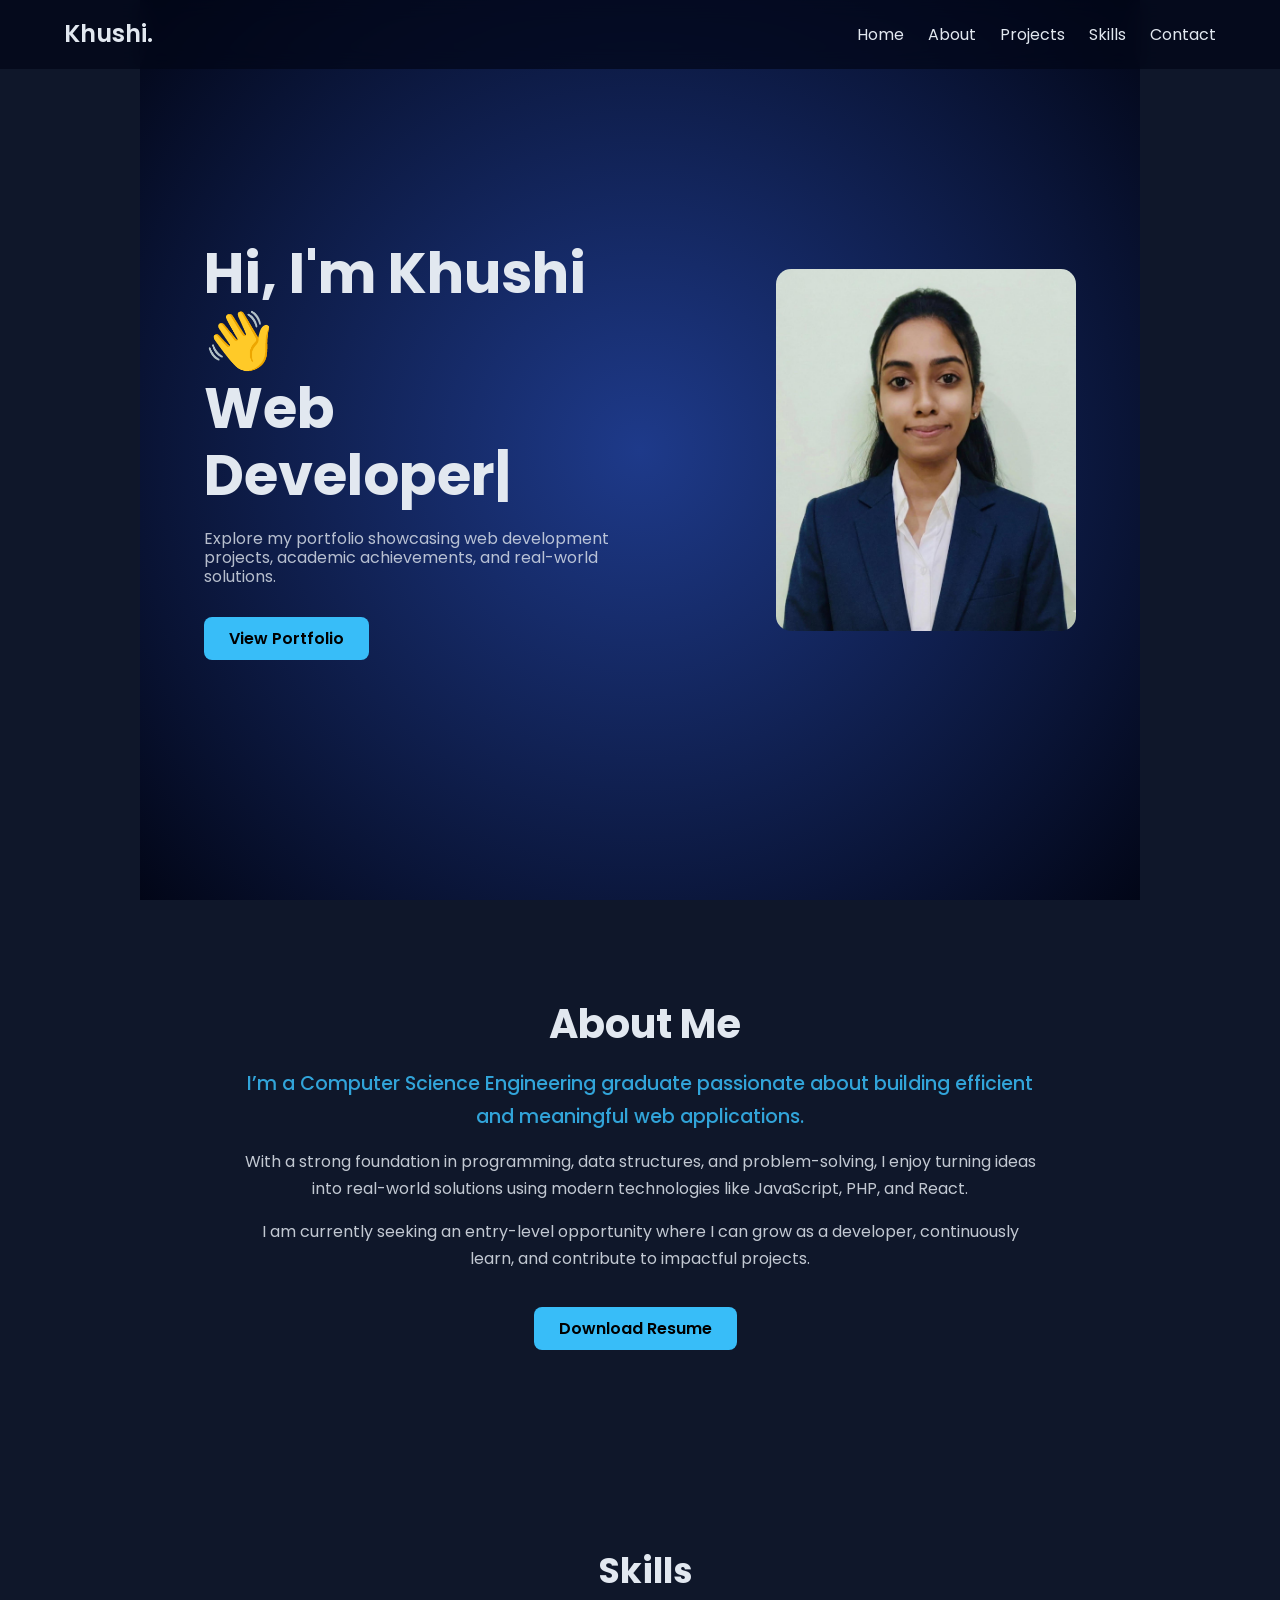
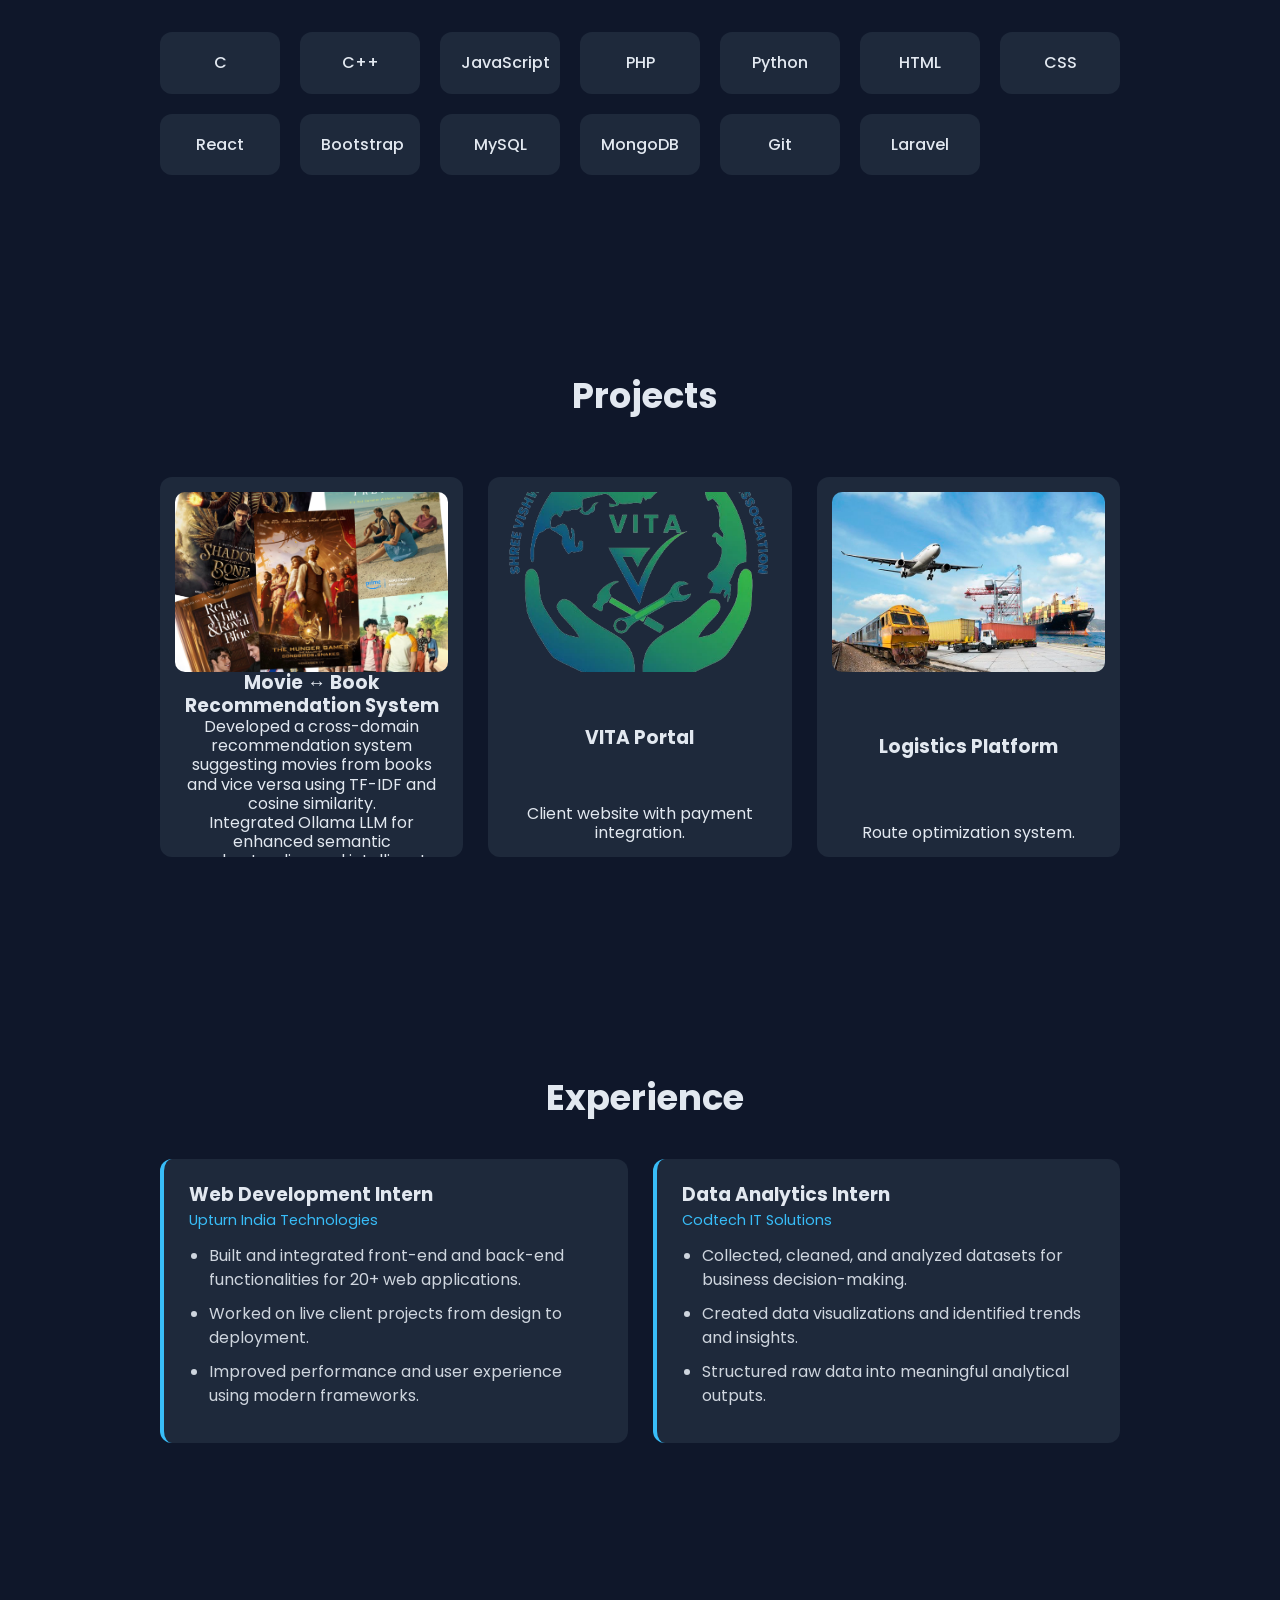
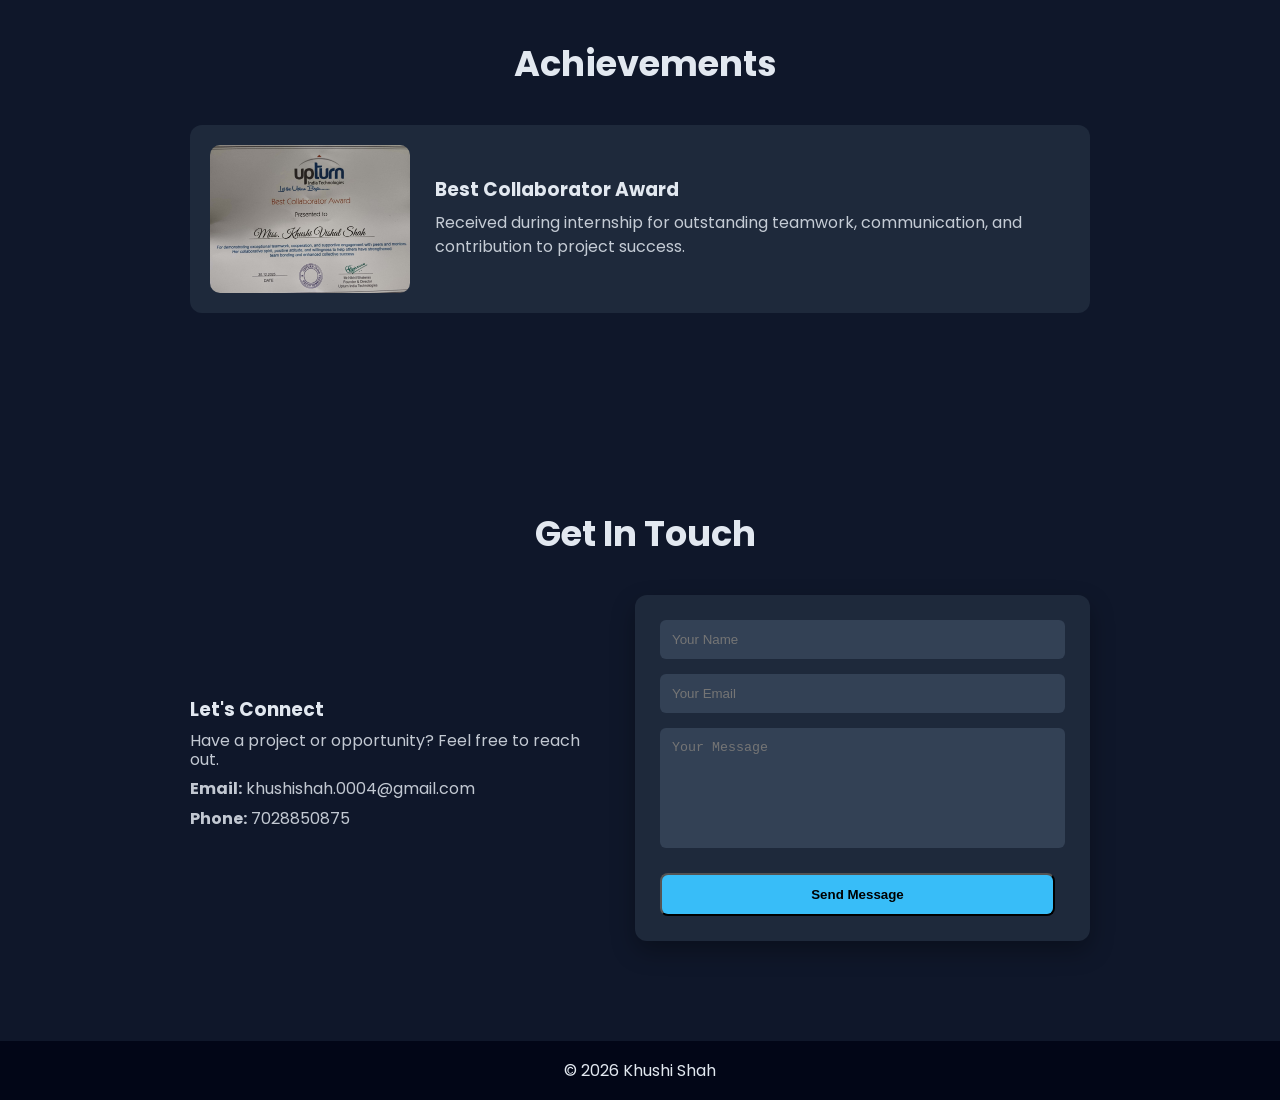
==== index.html @ 8de156ce "Fix HTML formatting and update project descriptions" ====
<!DOCTYPE html>
<html lang="en">
<head>
<meta charset="UTF-8">
<meta name="viewport" content="width=device-width, initial-scale=1.0">
<title>Khushi Shah | Web Developer</title>

<link rel="stylesheet" href="style.css">
<link href="https://fonts.googleapis.com/css2?family=Poppins:wght@300;400;600&display=swap" rel="stylesheet">
<link href="https://unpkg.com/aos@2.3.4/dist/aos.css" rel="stylesheet">
</head>

<body>

<!-- <button class="toggle" onclick="toggleTheme()">🌙</button> -->

<!-- NAVBAR -->
<header class="navbar">
    <div class="logo">Khushi.</div>
    <nav>
        <a href="#hero">Home</a>
        <a href="#about">About</a>
        <a href="#projects">Projects</a>
        <a href="#skills">Skills</a>
        <a href="#contact">Contact</a>
    </nav>
</header>

<!-- HERO -->
<section id="hero" class="hero">
    <div class="hero-left" data-aos="fade-right">
        <h1>
  Hi, I'm Khushi 👋<br>
  <span id="typing"></span>
</h1>
        <p>
            Explore my portfolio showcasing web development projects,
            academic achievements, and real-world solutions.
        </p>
        <a href="#projects" class="btn">View Portfolio</a>
        <br>
        <!-- <a href="resume.pdf" class="btn" download>Download Resume</a> -->
    </div>

    <div class="hero-right" data-aos="fade-left">
        <img src="khushi_shah1.jpeg" alt="Profile">
    </div>
</section>

<!-- ABOUT -->
<section id="about" class="about">
    <div class="about-container">

        <h2>About Me</h2>

        <p class="about-intro">
            I’m a Computer Science Engineering graduate passionate about building 
            efficient and meaningful web applications.
        </p>

        <p>
            With a strong foundation in programming, data structures, and problem-solving, 
            I enjoy turning ideas into real-world solutions using modern technologies 
            like JavaScript, PHP, and React.
        </p>

        <p>
            I am currently seeking an entry-level opportunity where I can grow as a 
            developer, continuously learn, and contribute to impactful projects.
        </p>

        <a href="Khushi_resume.pdf" download class="btn">Download Resume</a>

    </div>
</section>

<section id="skills">
<h2>Skills</h2>

<div class="skills-container">

    <div class="skill-card">C</div>
    <div class="skill-card">C++</div>
    <div class="skill-card">JavaScript</div>
    <div class="skill-card">PHP</div>
     <div class="skill-card">Python</div>

    <div class="skill-card">HTML</div>
    <div class="skill-card">CSS</div>
    <div class="skill-card">React</div>
    <div class="skill-card">Bootstrap</div>

    <div class="skill-card">MySQL</div>
    <div class="skill-card">MongoDB</div>
    <div class="skill-card">Git</div>
    <div class="skill-card">Laravel</div>

</div>
</section>

<!-- PROJECTS -->
<section id="projects">
<h2>Projects</h2>

<div class="project-container">

    <div class="card">
       <img src="project1.jpg" alt="Project">
        <h3>Movie ↔ Book Recommendation System</h3>
       <p>Developed a cross-domain recommendation system suggesting movies from books and vice versa using TF-IDF and cosine similarity.</p>
<p>Integrated Ollama LLM for enhanced semantic understanding and intelligent recommendations.</p>
<p>Processed and analyzed 6000+ datasets of books and movies to improve accuracy and relevance.</p>
<p>Built a hybrid recommendation pipeline combining statistical methods with LLM capabilities.</p>

        <!-- <a href="#" class="btn">GitHub</a>
        <a href="#" class="btn">Live Demo</a> -->
    </div>

    <div class="card">
       <img src="project2.webp" alt="Project">
        <h3>VITA Portal</h3>
        <p>Client website with payment integration.</p>

        <!-- <a href="#" class="btn">GitHub</a>
        <a href="#" class="btn">Live Demo</a> -->
    </div>

    <div class="card">
       <img src="project3.jpg" alt="Project">
        <h3>Logistics Platform</h3>
        <p>Route optimization system.</p>

        <!-- <a href="#" class="btn">GitHub</a>
        <a href="#" class="btn">Live Demo</a> -->
    </div>

</div>
</section>

<section id="experience" class="experience-section">
<h2>Experience</h2>

<div class="experience-container">

    <div class="experience-card">
        <h3>Web Development Intern</h3>
        <span class="company">Upturn India Technologies</span>

        <ul>
            <li>Built and integrated front-end and back-end functionalities for 20+ web applications.</li>
            <li>Worked on live client projects from design to deployment.</li>
            <li>Improved performance and user experience using modern frameworks.</li>
        </ul>
    </div>

    <div class="experience-card">
        <h3>Data Analytics Intern</h3>
        <span class="company">Codtech IT Solutions</span>

        <ul>
            <li>Collected, cleaned, and analyzed datasets for business decision-making.</li>
            <li>Created data visualizations and identified trends and insights.</li>
            <li>Structured raw data into meaningful analytical outputs.</li>
        </ul>
    </div>

</div>
</section>

    <section id="achievements" class="achievements-section">
<h2>Achievements</h2>

<div class="achievements-container">

    <div class="achievement-card">
        <img src="certificate.jpeg" alt="Best Collaborator Award">

        <div class="achievement-content">
            <h3>Best Collaborator Award</h3>
            <p>
                Received during internship for outstanding teamwork, communication, 
                and contribution to project success.
            </p>
        </div>
    </div>

</div>
</section>
    
<!-- CONTACT -->
<section id="contact" class="contact">
<h2>Get In Touch</h2>

<div class="contact-container">

    <!-- LEFT INFO -->
    <div class="contact-info">
        <h3>Let's Connect</h3>
        <p>Have a project or opportunity? Feel free to reach out.</p>

        <p><strong>Email:</strong> khushishah.0004@gmail.com</p>
        <p><strong>Phone:</strong> 7028850875</p>
    </div>

    <!-- RIGHT FORM -->
    <form action="contact.php" method="POST" class="contact-form">
        <input type="text" name="name" placeholder="Your Name" required>
        <input type="email" name="email" placeholder="Your Email" required>
        <textarea name="message" placeholder="Your Message" required></textarea>
        <button type="submit" class="btn">Send Message</button>
    </form>

</div>
</section>

<footer>
<p>© 2026 Khushi Shah</p>
</footer>

<script src="https://unpkg.com/aos@2.3.4/dist/aos.js"></script>
<script src="script.js"></script>

</body>
</html>
---- style.css ----
*{
margin:0;
padding:0;
box-sizing:border-box;
scroll-behavior:smooth;
}

body{
font-family:'Poppins',sans-serif;
background:#0f172a;
color:#e2e8f0;
line-height:1.2;
}
html, body{
overflow-x: hidden;
}

/* NAVBAR */
.navbar{
display:flex;
justify-content:space-between;
align-items:center;
padding:20px 5%;
position:fixed;
width:100%;
top:0;
background:rgba(2,6,23,0.7);
backdrop-filter:blur(10px);
z-index:1000;
}

.logo{
font-size:1.5rem;
font-weight:600;
}

.navbar nav a{
margin-left:20px;
color:#e2e8f0;
text-decoration:none;
transition:0.3s;
}

.navbar nav a:hover{
color:#38bdf8;
}

/* HERO */
.hero{
display:flex;
align-items:center;
justify-content:space-between;
min-height:100vh;
padding:120px 5%;
background: radial-gradient(circle at center, #1e3a8a, #020617);
}

.hero-left{
max-width:50%;
}

.hero-left h1{
font-size:3.5rem;
margin-bottom:20px;
}

.hero-left p{
margin-bottom:20px;
opacity:0.8;
}

.hero-right img{
width:300px;
border-radius:15px;
}

/* BUTTON */
.btn{
display:inline-block;
margin:10px 10px 0 0;
padding:12px 25px;
background:#38bdf8;
color:black;
border-radius:8px;
text-decoration:none;
font-weight:600;
transition:0.3s;
}

.btn:hover{
background:white;
}

/* SECTIONS */
section{
padding:70px 20px;
max-width:1000px;
margin:auto;
}

section h2{
margin-bottom:20px;
border-left:4px solid #38bdf8;
padding-left:10px;
}

/* CARDS */
.card{
background:#1e293b;
padding:20px;
border-radius:12px;
margin:20px 0;
transition:0.3s;
}

.card:hover{
transform:translateY(-5px);
}

.card img{
width:100%;
height:200px;
object-fit:cover;
border-radius:10px;
}

/* SKILLS SECTION */
.skills-container{
display:grid;
grid-template-columns:repeat(auto-fit,minmax(120px,1fr));
gap:20px;
margin-top:30px;
}

/* SKILL CARD */
.skill-card{
background:#1e293b;
padding:20px;
text-align:center;
border-radius:12px;
font-weight:500;
transition:0.3s;
cursor:pointer;
border:1px solid transparent;
}

/* HOVER EFFECT */
.skill-card:hover{
transform:translateY(-8px);
background:#38bdf8;
color:black;
border:1px solid white;
box-shadow:0 10px 20px rgba(56,189,248,0.3);
}

/* FORM */
/* CONTACT SECTION */
.contact{
padding:100px 20px;
}

.contact h2{
text-align:center;
margin-bottom:40px;
font-size:2.2rem;
}

/* CONTAINER */
.contact-container{
display:flex;
gap:40px;
max-width:900px;
margin:auto;
align-items:center;
justify-content:space-between;
}

/* LEFT SIDE */
.contact-info{
flex:1;
}

.contact-info h3{
margin-bottom:10px;
}

.contact-info p{
margin-bottom:10px;
opacity:0.85;
}

/* FORM */
.contact-form{
flex:1;
display:flex;
flex-direction:column;
gap:15px;
background:#1e293b;
padding:25px;
border-radius:12px;
box-shadow:0 10px 25px rgba(0,0,0,0.3);
}

/* INPUTS */
.contact-form input,
.contact-form textarea{
padding:12px;
border:none;
border-radius:6px;
outline:none;
background:#334155;
color:white;
}

/* FOCUS EFFECT */
.contact-form input:focus,
.contact-form textarea:focus{
background:#475569;
}

/* TEXTAREA */
.contact-form textarea{
resize:none;
height:120px;
}

/* BUTTON */
.contact-form .btn{
margin-top:10px;
}

/* HOVER EFFECT */
.contact-form:hover{
transform:translateY(-5px);
transition:0.3s;
}

/* RESPONSIVE */
@media(max-width:768px){
.contact-container{
flex-direction:column;
text-align:center;
}
}

/* FOOTER */
footer{
text-align:center;
padding:20px;
background:#020617;
}

/* THEME BUTTON */
.toggle{
position:fixed;
top:20px;
right:20px;
background:#38bdf8;
border:none;
padding:10px;
border-radius:50%;
cursor:pointer;
}

/* RESPONSIVE */
@media(max-width:768px){
.hero{
flex-direction:column;
text-align:center;
}

.hero-left{
max-width:100%;
}

.hero-right img{
margin-top:20px;
width:200px;
}
}

#typing::after{
content: "|";
animation: blink 1s infinite;
}

@keyframes blink{
0%,100%{opacity:1;}
50%{opacity:0;}
}

/* SECTION SPACING */
section{
padding:100px 20px;
}

/* CENTER HEADINGS */
section h2{
text-align:center;
border:none;
font-size:2.2rem;
margin-bottom:40px;
}

.card{
background:#1e293b;
border-radius:12px;
padding:15px;
height:380px;

display:flex;
flex-direction:column;
justify-content:space-between;
text-align:center;

transition:all 0.4s ease;
position:relative;
overflow:hidden;
}

/* HOVER EFFECT */
.card:hover{
transform:translateY(-10px) scale(1.02);
box-shadow:0 15px 35px rgba(56,189,248,0.4);
}

.card::before{
content:"";
position:absolute;
top:0;
left:-100%;
width:100%;
height:100%;
background:linear-gradient(120deg, transparent, rgba(56,189,248,0.4), transparent);
transition:0.5s;
}

.card:hover::before{
left:100%;
}

.card img{
width:100%;
height:180px;
object-fit:cover;
border-radius:10px;

transition:transform 0.4s ease;
}

.card:hover img{
transform:scale(1.1);
}

.card h3,
.card p{
transition:0.3s;
}

.card:hover h3{
color:#38bdf8;
}

.card:hover p{
opacity:1;
}

.card .btn{
margin-top:10px;
transition:0.3s;
}

.card .btn:hover{
background:white;
color:black;
transform:scale(1.05);
}

.project-container{
display:grid;
grid-template-columns:repeat(auto-fit, minmax(250px, 1fr));
gap:25px;

animation: fadeUp 1s ease;
}

@keyframes fadeUp{
from{
opacity:0;
transform:translateY(40px);
}
to{
opacity:1;
transform:translateY(0);
}
}


/* ABOUT SECTION */
.about{
padding:100px 20px;
}

.about-container{
max-width:800px;
margin:auto;
text-align:center;
}

/* HEADING */
.about h2{
font-size:2.5rem;
margin-bottom:20px;
}

/* INTRO LINE */
.about-intro{
font-size:1.2rem;
font-weight:500;
color:#38bdf8;
margin-bottom:20px;
}

/* TEXT */
.about p{
margin-bottom:15px;
line-height:1.7;
opacity:0.85;
}

/* BUTTON */
.about .btn{
margin-top:20px;
}

img{
max-width:100%;
display:block;
}

/* Typing cursor */
#typing::after{
content: "|";
animation: blink 1s infinite;
}

@keyframes blink{
0%,100%{opacity:1;}
50%{opacity:0;}
}

/* Social links */
.social-links a{
color:#38bdf8;
text-decoration:none;
display:block;
margin-top:5px;
}

.social-links a:hover{
color:white;
}

/* Experience spacing */
/* EXPERIENCE SECTION */
.experience-section{
padding:100px 20px;
}

.experience-section h2{
text-align:center;
margin-bottom:40px;
font-size:2.2rem;
}

/* CONTAINER */
.experience-container{
display:grid;
grid-template-columns:repeat(auto-fit, minmax(300px,1fr));
gap:25px;
max-width:1000px;
margin:auto;
}

/* CARD */
.experience-card{
background:#1e293b;
padding:25px;
border-radius:12px;
transition:0.3s;
border-left:4px solid #38bdf8;
}

/* HOVER */
.experience-card:hover{
transform:translateY(-8px);
box-shadow:0 10px 25px rgba(56,189,248,0.3);
}

/* TITLE */
.experience-card h3{
margin-bottom:5px;
}

/* COMPANY */
.company{
display:block;
font-size:0.9rem;
color:#38bdf8;
margin-bottom:15px;
}

/* LIST */
.experience-card ul{
padding-left:20px;
}

.experience-card li{
margin-bottom:10px;
line-height:1.5;
opacity:0.9;
}

/* ACHIEVEMENTS SECTION */
.achievements-section{
padding:100px 20px;
}

.achievements-section h2{
text-align:center;
margin-bottom:40px;
font-size:2.2rem;
}

/* CONTAINER */
.achievements-container{
max-width:900px;
margin:auto;
}

/* CARD */
.achievement-card{
display:flex;
gap:25px;
align-items:center;

background:#1e293b;
padding:20px;
border-radius:12px;

transition:0.3s;
}

/* HOVER */
.achievement-card:hover{
transform:translateY(-8px);
box-shadow:0 10px 25px rgba(56,189,248,0.3);
}

/* IMAGE */
.achievement-card img{
width:200px;
border-radius:10px;
object-fit:cover;
}

/* TEXT */
.achievement-content h3{
margin-bottom:10px;
}

.achievement-content p{
opacity:0.85;
line-height:1.5;
}

/* RESPONSIVE */
@media(max-width:768px){
.achievement-card{
flex-direction:column;
text-align:center;
}

.achievement-card img{
width:100%;
max-width:300px;
}
}
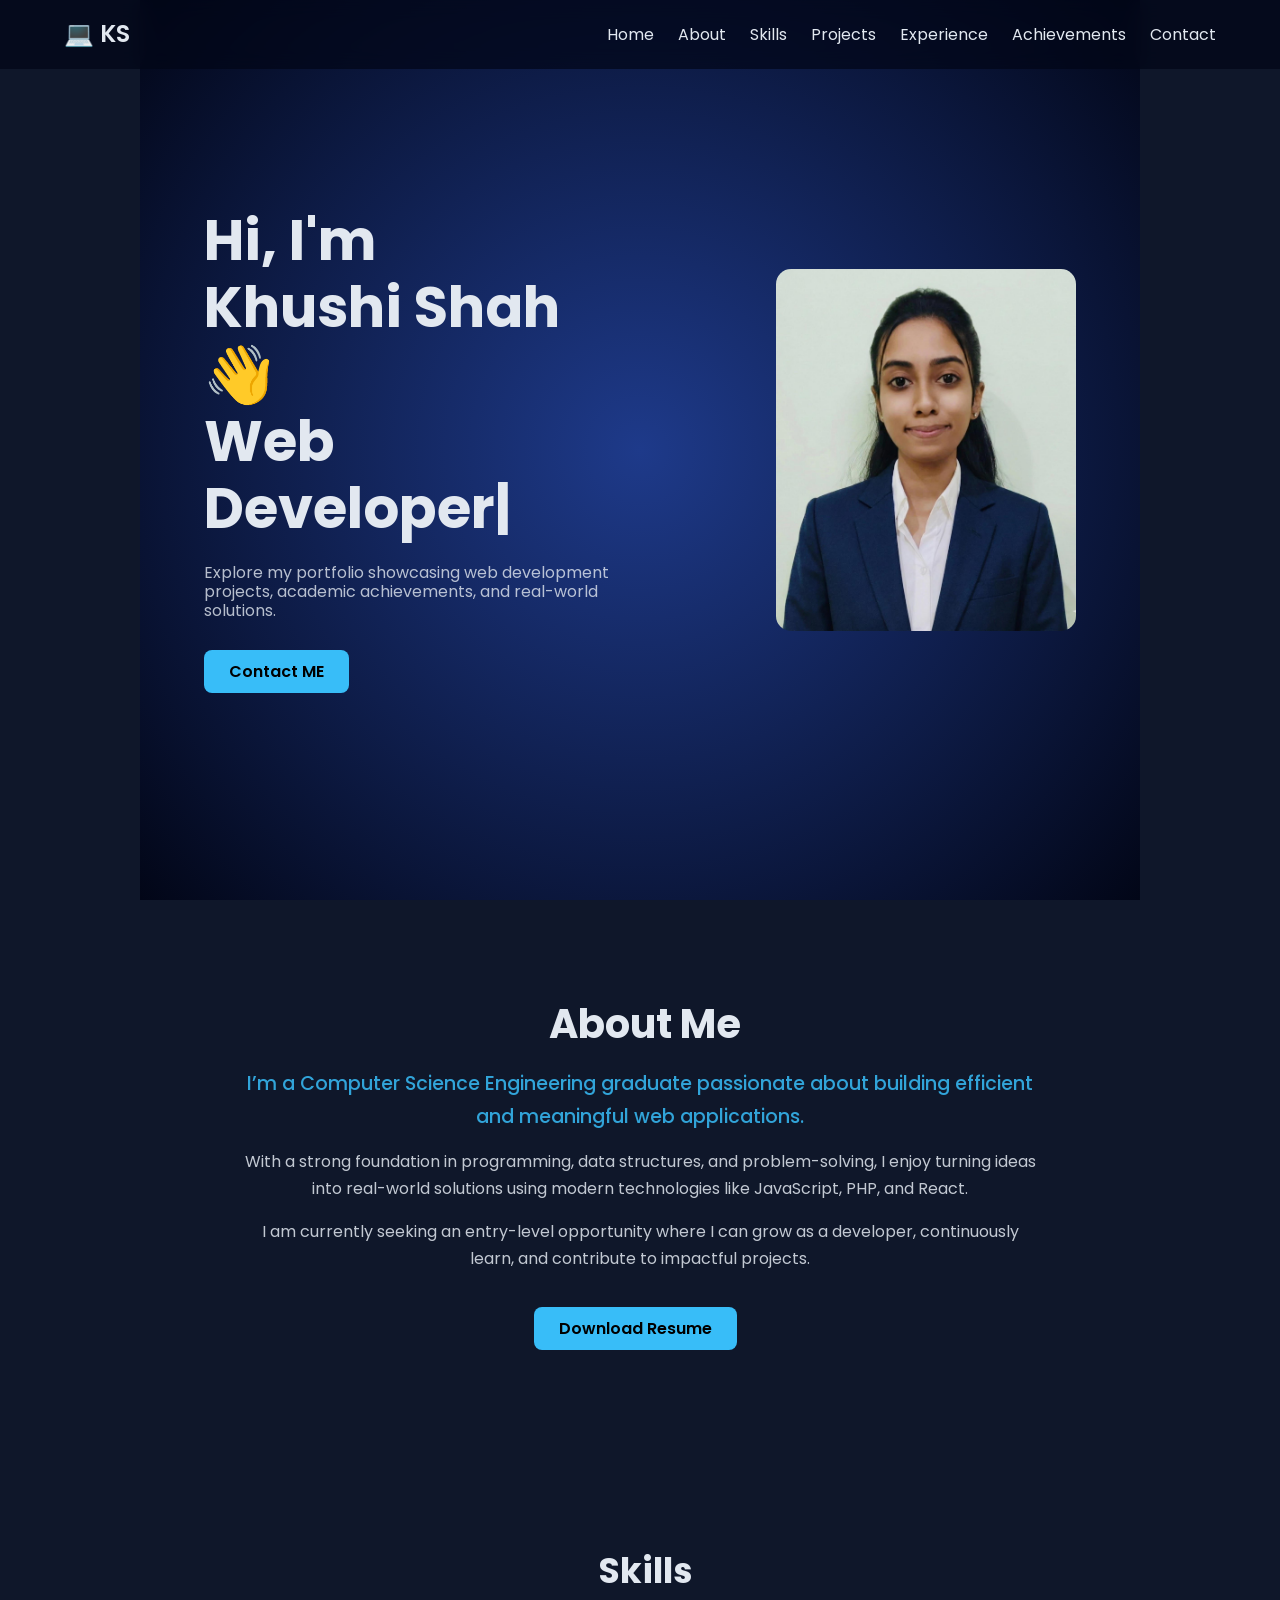
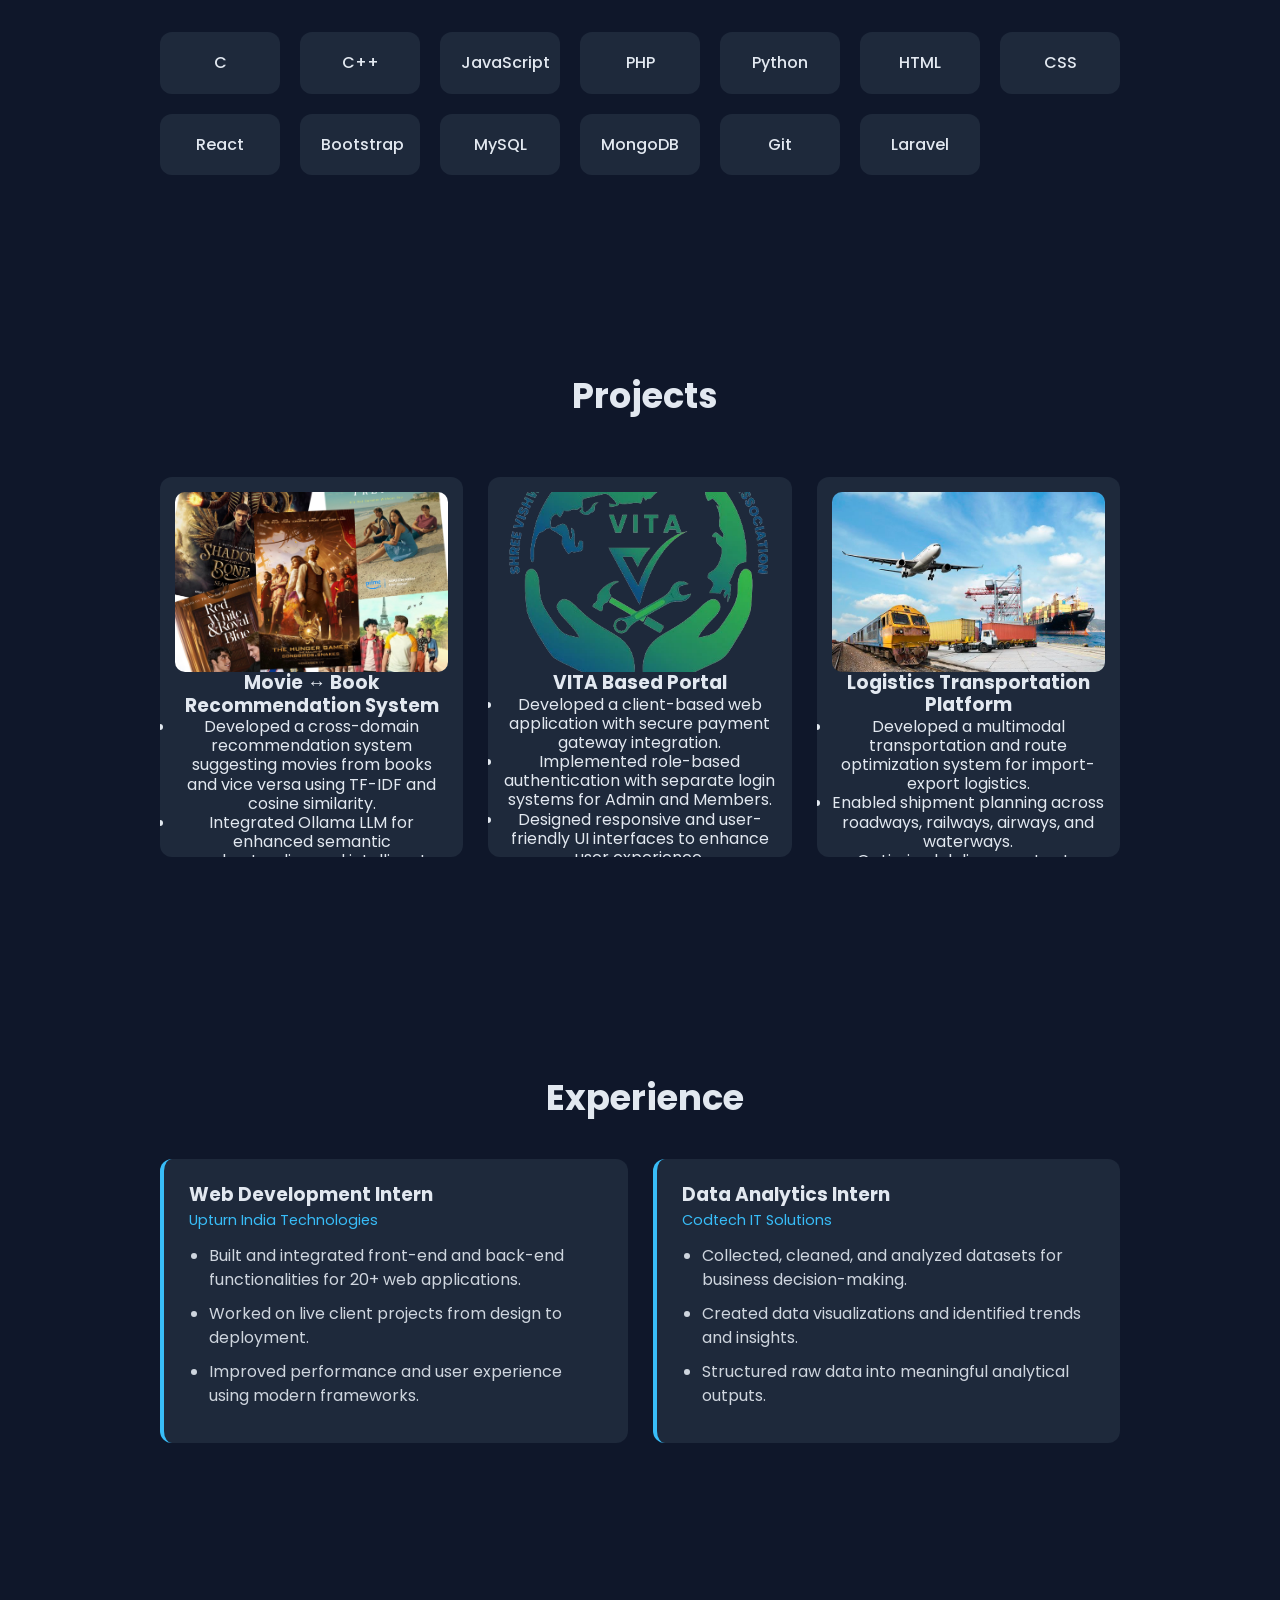
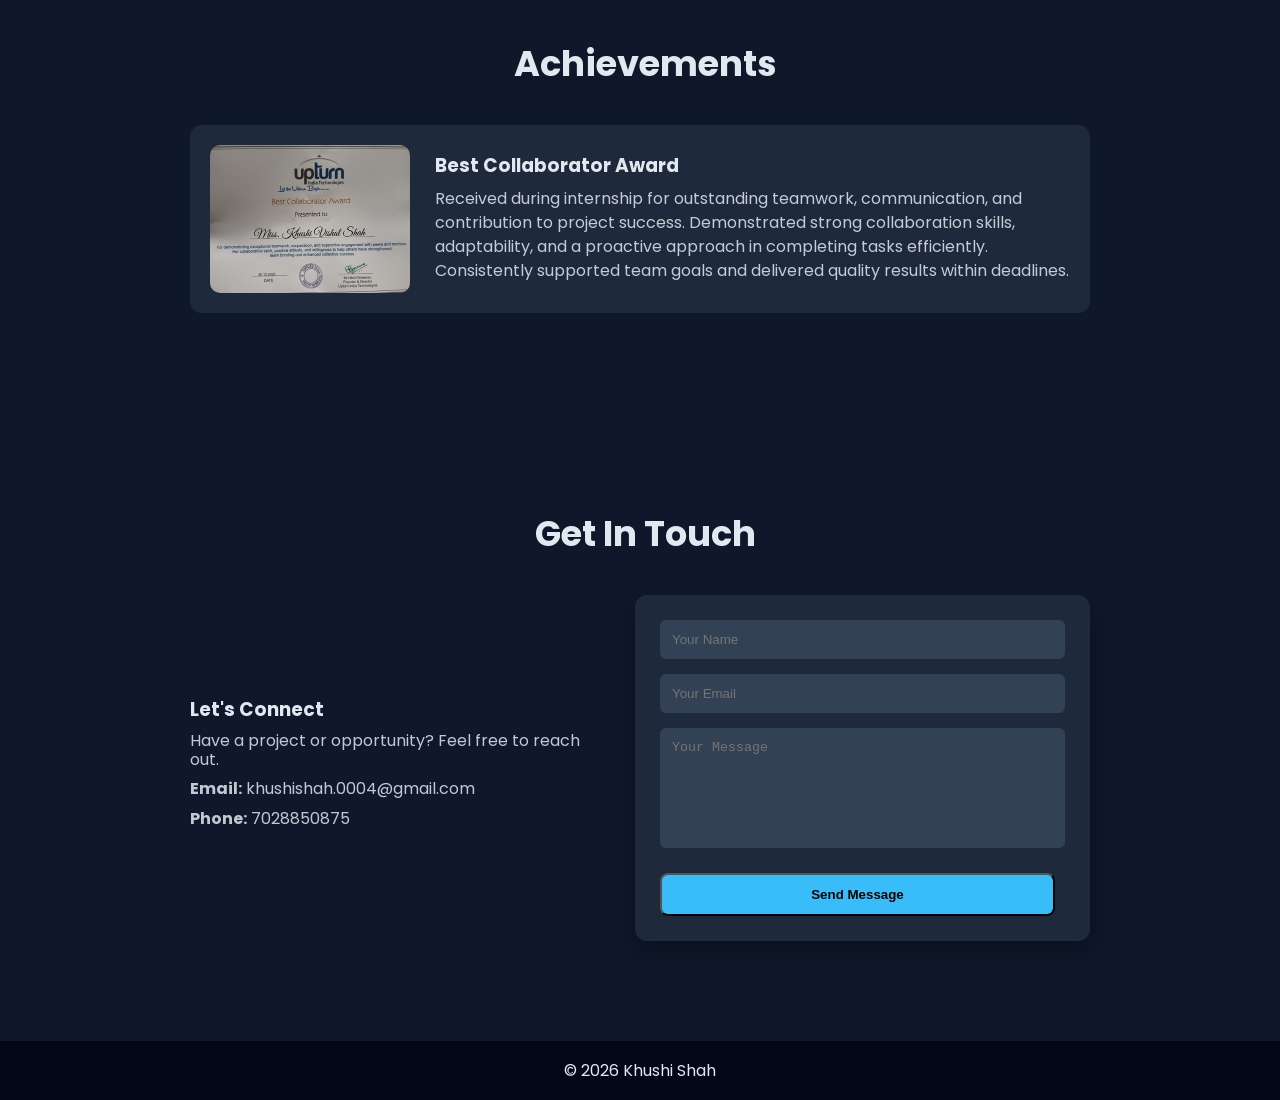
==== commit a4799524: "Update index.html" ====
--- a/index.html
+++ b/index.html
@@ -16,12 +16,14 @@
 
 <!-- NAVBAR -->
 <header class="navbar">
-    <div class="logo">Khushi.</div>
+    <div class="logo">💻 KS</div>
     <nav>
         <a href="#hero">Home</a>
         <a href="#about">About</a>
+        <a href="#skills">Skills</a>
         <a href="#projects">Projects</a>
-        <a href="#skills">Skills</a>
+        <a href="#experience">Experience</a>
+        <a href="#achievements">Achievements</a>
         <a href="#contact">Contact</a>
     </nav>
 </header>
@@ -29,15 +31,16 @@
 <!-- HERO -->
 <section id="hero" class="hero">
     <div class="hero-left" data-aos="fade-right">
-        <h1>
-  Hi, I'm Khushi 👋<br>
+       <h1>
+  <span class="intro">Hi, I'm</span><br>
+  <span class="name">Khushi Shah 👋</span><br>
   <span id="typing"></span>
 </h1>
         <p>
             Explore my portfolio showcasing web development projects,
             academic achievements, and real-world solutions.
         </p>
-        <a href="#projects" class="btn">View Portfolio</a>
+        <a href="#contact" class="btn">Contact ME</a>
         <br>
         <!-- <a href="resume.pdf" class="btn" download>Download Resume</a> -->
     </div>
@@ -107,36 +110,44 @@
     <div class="card">
        <img src="project1.jpg" alt="Project">
         <h3>Movie ↔ Book Recommendation System</h3>
-       <p>Developed a cross-domain recommendation system suggesting movies from books and vice versa using TF-IDF and cosine similarity.</p>
-<p>Integrated Ollama LLM for enhanced semantic understanding and intelligent recommendations.</p>
-<p>Processed and analyzed 6000+ datasets of books and movies to improve accuracy and relevance.</p>
-<p>Built a hybrid recommendation pipeline combining statistical methods with LLM capabilities.</p>
-
-        <!-- <a href="#" class="btn">GitHub</a>
-        <a href="#" class="btn">Live Demo</a> -->
+
+        <ul>
+            <li>Developed a cross-domain recommendation system suggesting movies from books and vice versa using TF-IDF and cosine similarity.</li>
+            <li>Integrated Ollama LLM for enhanced semantic understanding and intelligent recommendations.</li>
+            <li>Processed and analyzed 6000+ datasets of books and movies to improve accuracy and relevance.</li>
+            <li>Built a hybrid recommendation pipeline combining statistical methods with LLM capabilities.</li>
+        </ul>
+
     </div>
 
     <div class="card">
        <img src="project2.webp" alt="Project">
-        <h3>VITA Portal</h3>
-        <p>Client website with payment integration.</p>
-
-        <!-- <a href="#" class="btn">GitHub</a>
-        <a href="#" class="btn">Live Demo</a> -->
+        <h3>VITA Based Portal</h3>
+
+        <ul>
+            <li>Developed a client-based web application with secure payment gateway integration.</li>
+            <li>Implemented role-based authentication with separate login systems for Admin and Members.</li>
+            <li>Designed responsive and user-friendly UI interfaces to enhance user experience.</li>
+            <li>Enabled member access control and optimized system functionality for smooth operations.</li>
+        </ul>
+
     </div>
 
     <div class="card">
        <img src="project3.jpg" alt="Project">
-        <h3>Logistics Platform</h3>
-        <p>Route optimization system.</p>
-
-        <!-- <a href="#" class="btn">GitHub</a>
-        <a href="#" class="btn">Live Demo</a> -->
-    </div>
-
-</div>
-</section>
-
+        <h3>Logistics Transportation Platform</h3>
+
+        <ul>
+            <li>Developed a multimodal transportation and route optimization system for import-export logistics.</li>
+            <li>Enabled shipment planning across roadways, railways, airways, and waterways.</li>
+            <li>Optimized delivery routes to reduce cost, time, and improve operational efficiency.</li>
+            <li>Designed a responsive interface for seamless logistics management and tracking.</li>
+        </ul>
+
+    </div>
+
+</div>
+</section>
 <section id="experience" class="experience-section">
 <h2>Experience</h2>
 
@@ -178,8 +189,7 @@
         <div class="achievement-content">
             <h3>Best Collaborator Award</h3>
             <p>
-                Received during internship for outstanding teamwork, communication, 
-                and contribution to project success.
+                Received during internship for outstanding teamwork, communication, and contribution to project success. Demonstrated strong collaboration skills, adaptability, and a proactive approach in completing tasks efficiently. Consistently supported team goals and delivered quality results within deadlines.
             </p>
         </div>
     </div>
@@ -220,5 +230,26 @@
 <script src="https://unpkg.com/aos@2.3.4/dist/aos.js"></script>
 <script src="script.js"></script>
 
+<script src="https://cdn.emailjs.com/dist/email.min.js"></script>
+
+<script>
+(function(){
+    emailjs.init("BtSxxFfvdmsv-gyvV");
+})();
+
+document.querySelector(".contact-form").addEventListener("submit", function(e){
+    e.preventDefault();
+
+    emailjs.sendForm(
+        "service_wz299m6",
+        "template_xuvf8yi",
+        this
+    ).then(function(){
+        alert("Message sent successfully!");
+    }, function(error){
+        alert("Failed to send message");
+    });
+});
+</script>
 </body>
 </html>
--- a/style.css
+++ b/style.css
@@ -106,22 +106,28 @@
 
 /* CARDS */
 .card{
-background:#1e293b;
-padding:20px;
-border-radius:12px;
-margin:20px 0;
-transition:0.3s;
+  background:#1e293b;
+  padding:20px;
+  border-radius:12px;
+  margin:20px 0;
+  transition:0.3s;
+
+  /* add this */
+  display:flex;
+  flex-direction:column;
+  height:auto; /* ensures it grows with content */
 }
 
 .card:hover{
-transform:translateY(-5px);
+  transform:translateY(-5px);
 }
 
 .card img{
-width:100%;
-height:200px;
-object-fit:cover;
-border-radius:10px;
+  width:100%;
+  height:auto; /* ✅ auto height */
+  /* max-height:200px; /* optional (keeps image controlled) */ */
+  object-fit:cover;
+  border-radius:10px;
 }
 
 /* SKILLS SECTION */
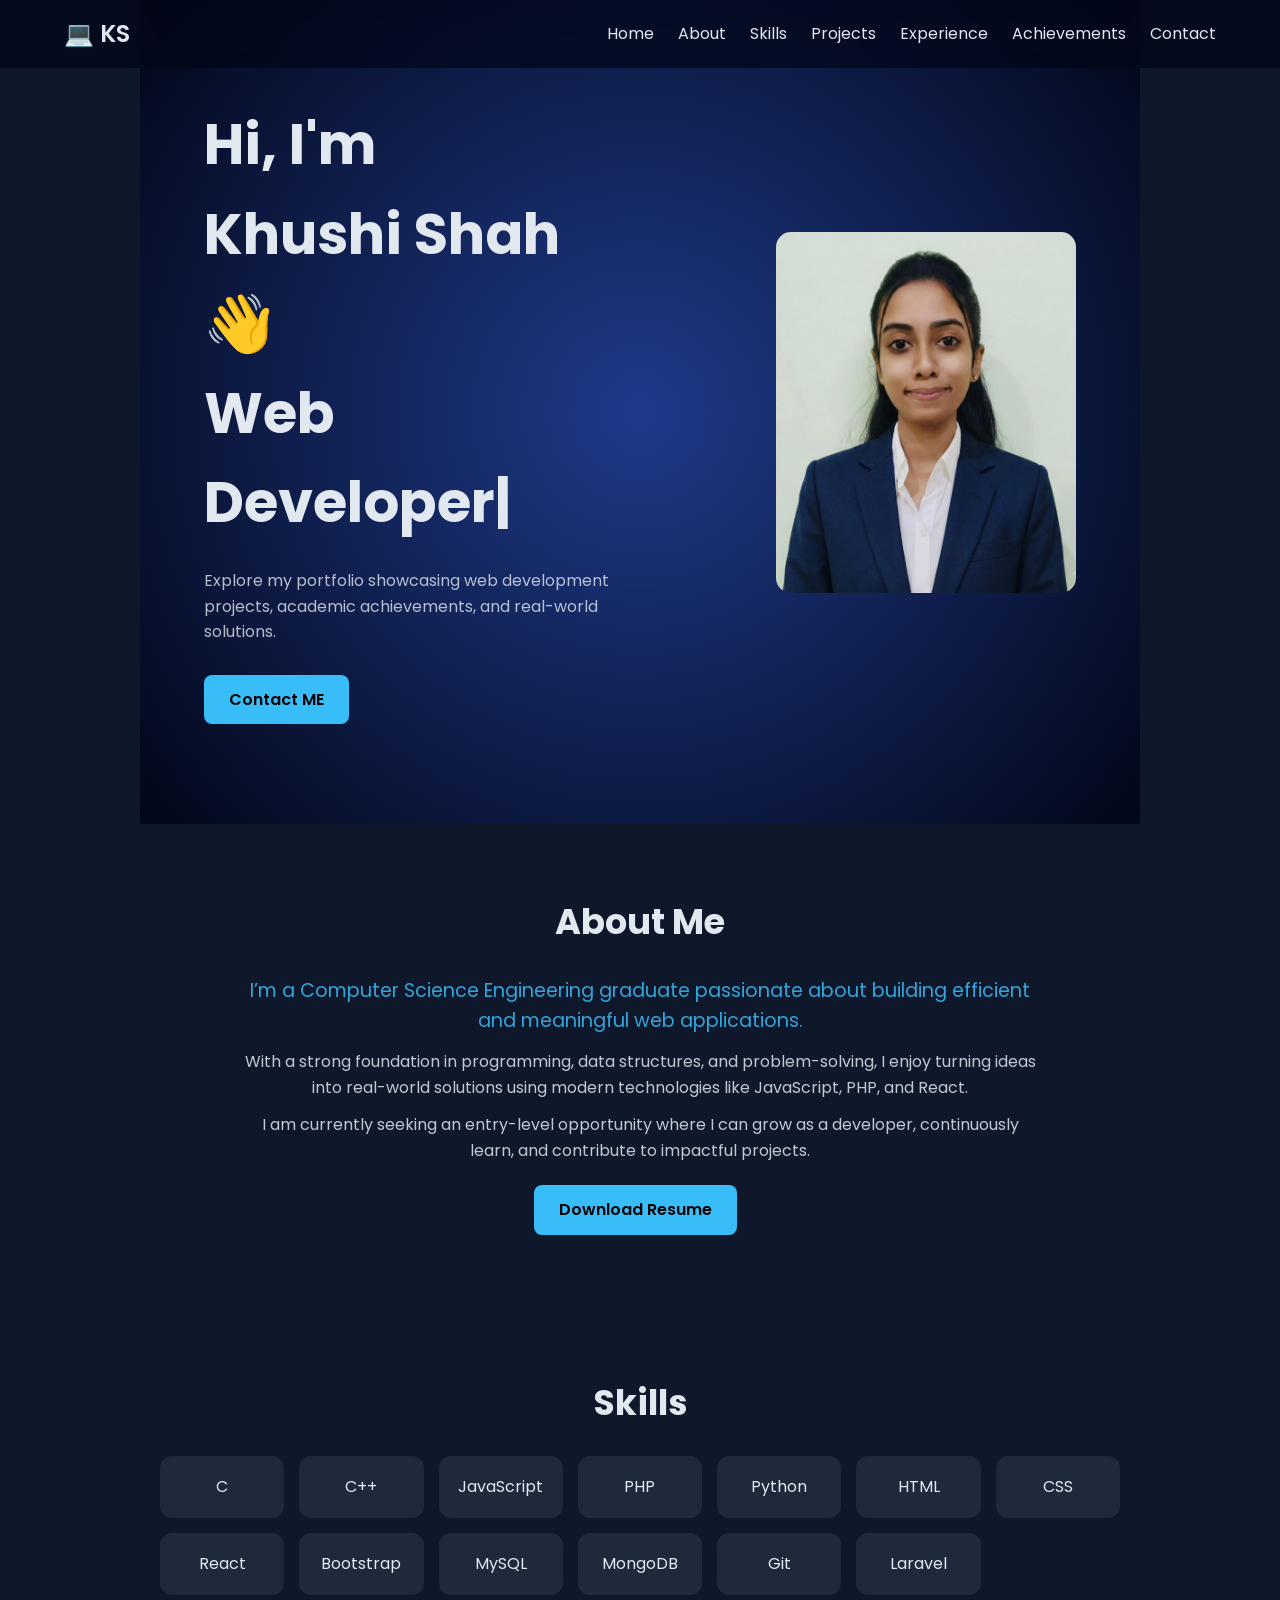
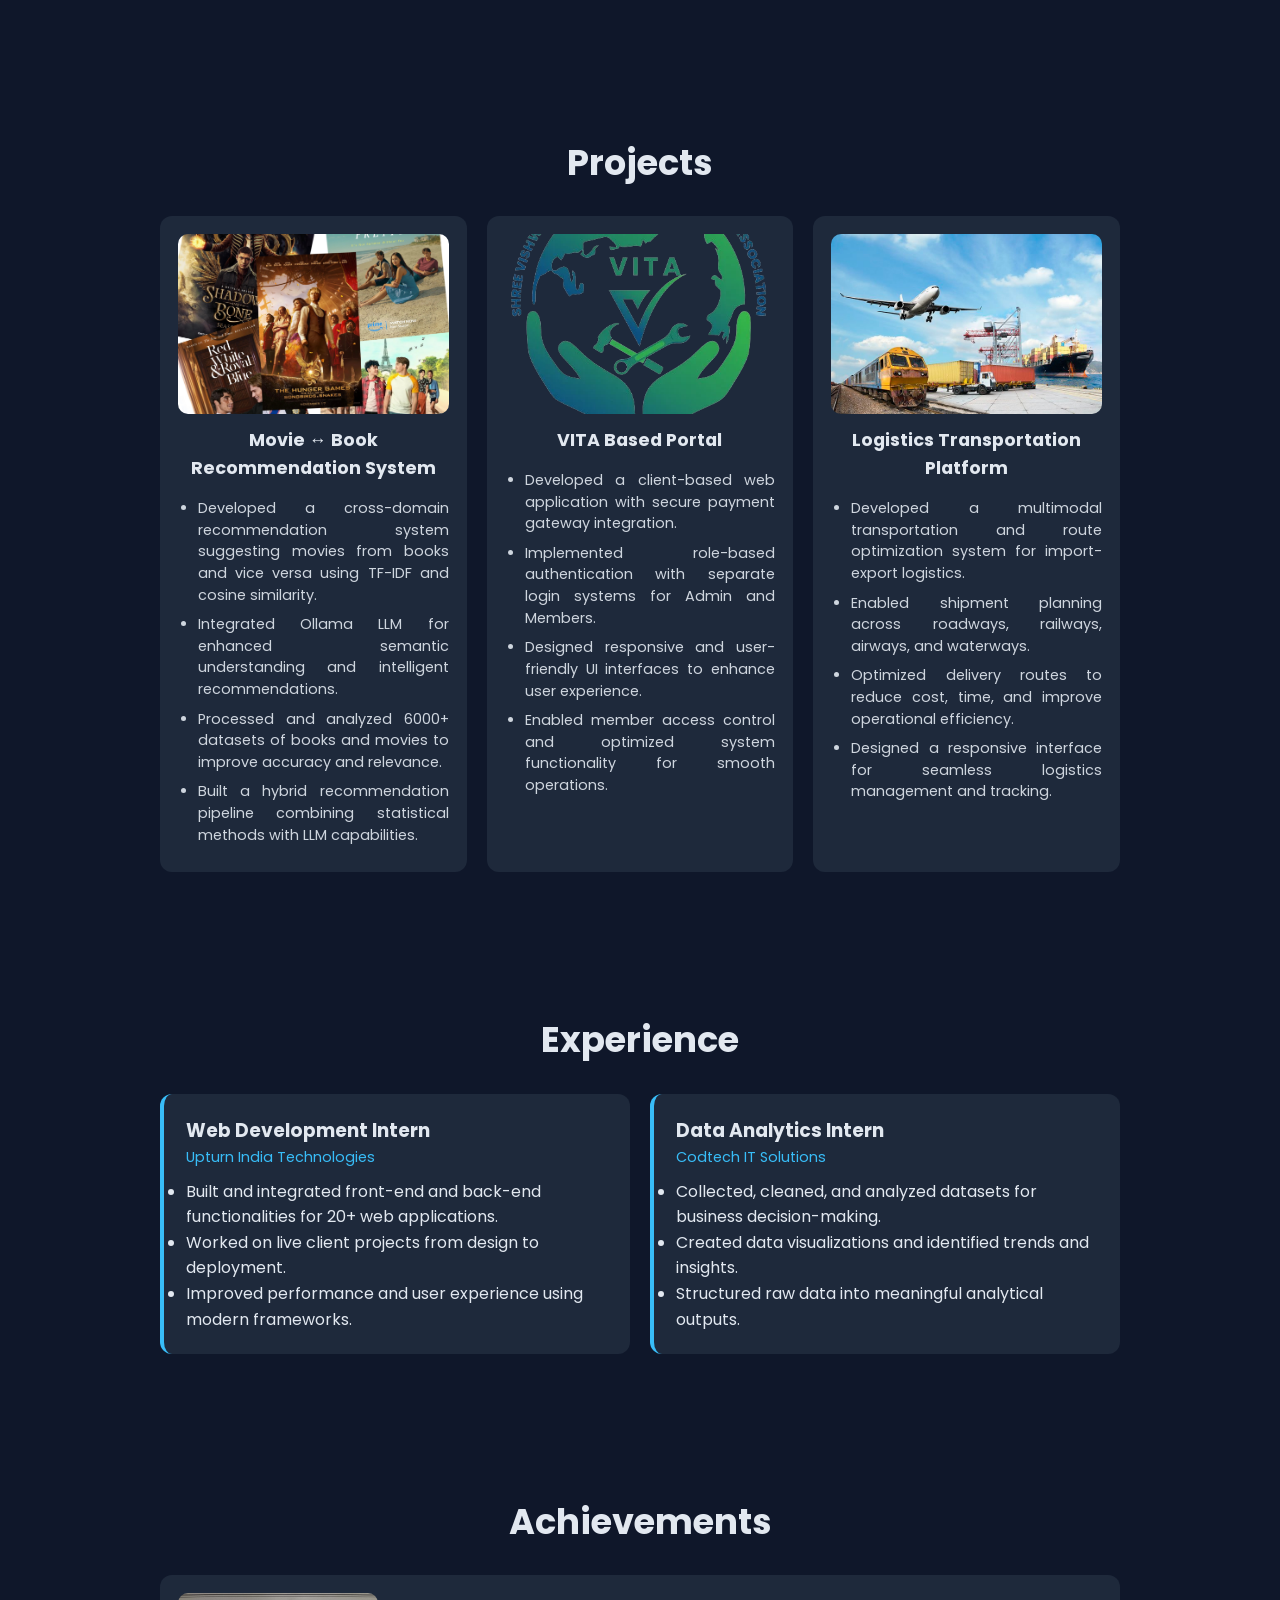
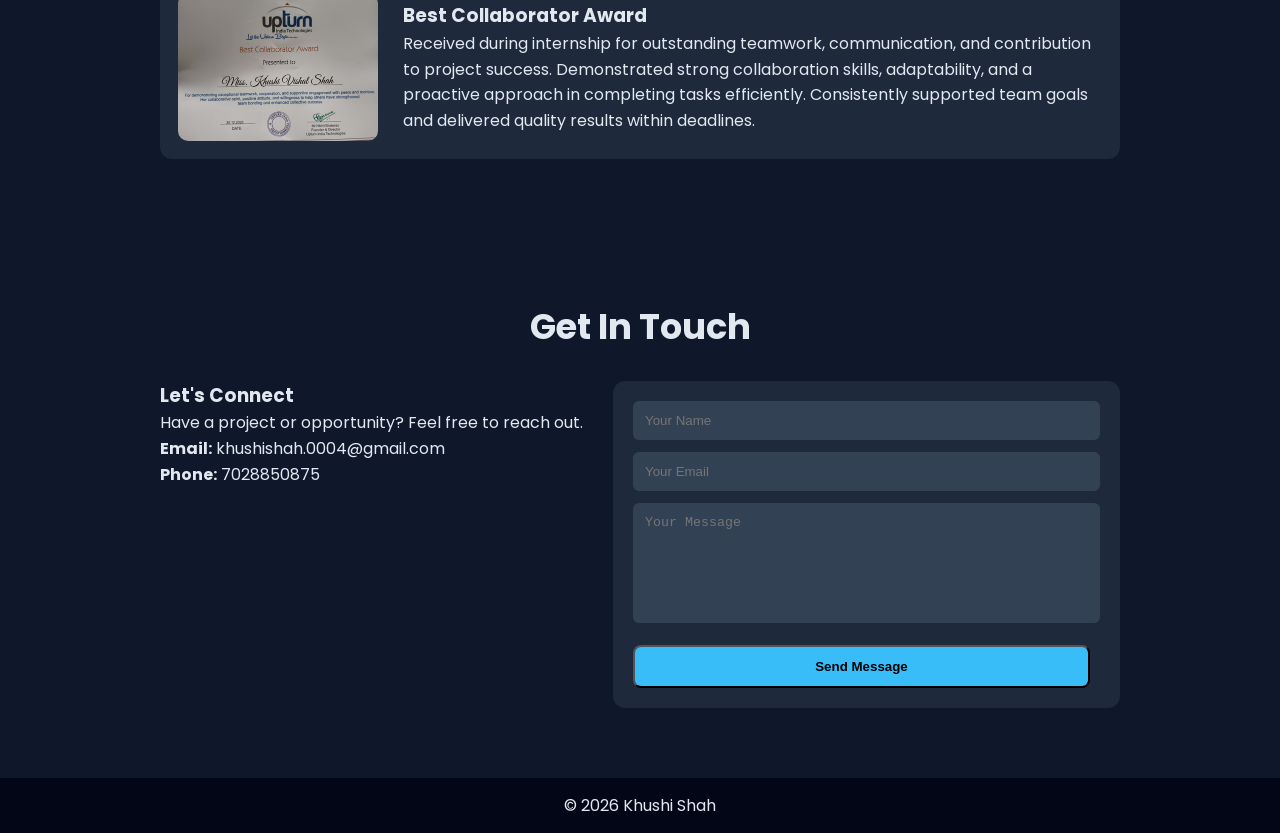
==== commit 14878cac: "Update index.html" ====
--- a/index.html
+++ b/index.html
@@ -233,9 +233,7 @@
 <script src="https://cdn.emailjs.com/dist/email.min.js"></script>
 
 <script>
-(function(){
-    emailjs.init("BtSxxFfvdmsv-gyvV");
-})();
+emailjs.init("BtSxxFfvdmsv-gyvV");
 
 document.querySelector(".contact-form").addEventListener("submit", function(e){
     e.preventDefault();
@@ -244,10 +242,14 @@
         "service_wz299m6",
         "template_xuvf8yi",
         this
-    ).then(function(){
+    )
+    .then(function(response){
+        console.log("SUCCESS", response);
         alert("Message sent successfully!");
-    }, function(error){
-        alert("Failed to send message");
+    })
+    .catch(function(error){
+        console.log("FAILED", error);
+        alert("Failed to send message: " + JSON.stringify(error));
     });
 });
 </script>
--- a/style.css
+++ b/style.css
@@ -1,3 +1,4 @@
+/* RESET */
 *{
 margin:0;
 padding:0;
@@ -5,14 +6,28 @@
 scroll-behavior:smooth;
 }
 
+html, body{
+overflow-x:hidden;
+}
+
 body{
 font-family:'Poppins',sans-serif;
 background:#0f172a;
 color:#e2e8f0;
-line-height:1.2;
-}
-html, body{
-overflow-x: hidden;
+line-height:1.6;
+}
+
+/* GLOBAL */
+section{
+padding:70px 20px;   /* 🔥 reduced spacing */
+max-width:1000px;
+margin:auto;
+}
+
+section h2{
+text-align:center;
+font-size:2.2rem;
+margin-bottom:25px;
 }
 
 /* NAVBAR */
@@ -20,7 +35,7 @@
 display:flex;
 justify-content:space-between;
 align-items:center;
-padding:20px 5%;
+padding:15px 5%;
 position:fixed;
 width:100%;
 top:0;
@@ -50,8 +65,8 @@
 display:flex;
 align-items:center;
 justify-content:space-between;
-min-height:100vh;
-padding:120px 5%;
+min-height:90vh;
+padding:100px 5%;
 background: radial-gradient(circle at center, #1e3a8a, #020617);
 }
 
@@ -91,232 +106,22 @@
 background:white;
 }
 
-/* SECTIONS */
-section{
-padding:70px 20px;
-max-width:1000px;
-margin:auto;
-}
-
-section h2{
-margin-bottom:20px;
-border-left:4px solid #38bdf8;
-padding-left:10px;
-}
-
-/* CARDS */
+/* PROJECT GRID */
+.project-container{
+display:grid;
+grid-template-columns:repeat(auto-fit, minmax(250px, 1fr));
+gap:20px;
+}
+
+/* CARD */
 .card{
-  background:#1e293b;
-  padding:20px;
-  border-radius:12px;
-  margin:20px 0;
-  transition:0.3s;
-
-  /* add this */
-  display:flex;
-  flex-direction:column;
-  height:auto; /* ensures it grows with content */
-}
-
-.card:hover{
-  transform:translateY(-5px);
-}
-
-.card img{
-  width:100%;
-  height:auto; /* ✅ auto height */
-  /* max-height:200px; /* optional (keeps image controlled) */ */
-  object-fit:cover;
-  border-radius:10px;
-}
-
-/* SKILLS SECTION */
-.skills-container{
-display:grid;
-grid-template-columns:repeat(auto-fit,minmax(120px,1fr));
-gap:20px;
-margin-top:30px;
-}
-
-/* SKILL CARD */
-.skill-card{
-background:#1e293b;
-padding:20px;
-text-align:center;
-border-radius:12px;
-font-weight:500;
-transition:0.3s;
-cursor:pointer;
-border:1px solid transparent;
-}
-
-/* HOVER EFFECT */
-.skill-card:hover{
-transform:translateY(-8px);
-background:#38bdf8;
-color:black;
-border:1px solid white;
-box-shadow:0 10px 20px rgba(56,189,248,0.3);
-}
-
-/* FORM */
-/* CONTACT SECTION */
-.contact{
-padding:100px 20px;
-}
-
-.contact h2{
-text-align:center;
-margin-bottom:40px;
-font-size:2.2rem;
-}
-
-/* CONTAINER */
-.contact-container{
-display:flex;
-gap:40px;
-max-width:900px;
-margin:auto;
-align-items:center;
-justify-content:space-between;
-}
-
-/* LEFT SIDE */
-.contact-info{
-flex:1;
-}
-
-.contact-info h3{
-margin-bottom:10px;
-}
-
-.contact-info p{
-margin-bottom:10px;
-opacity:0.85;
-}
-
-/* FORM */
-.contact-form{
-flex:1;
-display:flex;
-flex-direction:column;
-gap:15px;
-background:#1e293b;
-padding:25px;
-border-radius:12px;
-box-shadow:0 10px 25px rgba(0,0,0,0.3);
-}
-
-/* INPUTS */
-.contact-form input,
-.contact-form textarea{
-padding:12px;
-border:none;
-border-radius:6px;
-outline:none;
-background:#334155;
-color:white;
-}
-
-/* FOCUS EFFECT */
-.contact-form input:focus,
-.contact-form textarea:focus{
-background:#475569;
-}
-
-/* TEXTAREA */
-.contact-form textarea{
-resize:none;
-height:120px;
-}
-
-/* BUTTON */
-.contact-form .btn{
-margin-top:10px;
-}
-
-/* HOVER EFFECT */
-.contact-form:hover{
-transform:translateY(-5px);
-transition:0.3s;
-}
-
-/* RESPONSIVE */
-@media(max-width:768px){
-.contact-container{
-flex-direction:column;
-text-align:center;
-}
-}
-
-/* FOOTER */
-footer{
-text-align:center;
-padding:20px;
-background:#020617;
-}
-
-/* THEME BUTTON */
-.toggle{
-position:fixed;
-top:20px;
-right:20px;
-background:#38bdf8;
-border:none;
-padding:10px;
-border-radius:50%;
-cursor:pointer;
-}
-
-/* RESPONSIVE */
-@media(max-width:768px){
-.hero{
-flex-direction:column;
-text-align:center;
-}
-
-.hero-left{
-max-width:100%;
-}
-
-.hero-right img{
-margin-top:20px;
-width:200px;
-}
-}
-
-#typing::after{
-content: "|";
-animation: blink 1s infinite;
-}
-
-@keyframes blink{
-0%,100%{opacity:1;}
-50%{opacity:0;}
-}
-
-/* SECTION SPACING */
-section{
-padding:100px 20px;
-}
-
-/* CENTER HEADINGS */
-section h2{
-text-align:center;
-border:none;
-font-size:2.2rem;
-margin-bottom:40px;
-}
-
-.card{
-background:#1e293b;
-border-radius:12px;
-padding:15px;
-height:380px;
-
-display:flex;
-flex-direction:column;
-justify-content:space-between;
+background:#1e293b;
+border-radius:12px;
+padding:18px;
+min-height:360px;
+
+display:flex;
+flex-direction:column;
 text-align:center;
 
 transition:all 0.4s ease;
@@ -324,10 +129,9 @@
 overflow:hidden;
 }
 
-/* HOVER EFFECT */
 .card:hover{
 transform:translateY(-10px) scale(1.02);
-box-shadow:0 15px 35px rgba(56,189,248,0.4);
+box-shadow:0 15px 35px rgba(56,189,248,0.35);
 }
 
 .card::before{
@@ -337,59 +141,190 @@
 left:-100%;
 width:100%;
 height:100%;
-background:linear-gradient(120deg, transparent, rgba(56,189,248,0.4), transparent);
-transition:0.5s;
+background:linear-gradient(120deg, transparent, rgba(56,189,248,0.3), transparent);
+transition:0.6s;
 }
 
 .card:hover::before{
 left:100%;
 }
 
+/* IMAGE */
 .card img{
 width:100%;
 height:180px;
 object-fit:cover;
 border-radius:10px;
-
 transition:transform 0.4s ease;
 }
 
 .card:hover img{
-transform:scale(1.1);
-}
-
-.card h3,
-.card p{
-transition:0.3s;
+transform:scale(1.08);
+}
+
+/* TITLE */
+.card h3{
+margin:12px 0 6px;
+font-size:1.1rem;
 }
 
 .card:hover h3{
 color:#38bdf8;
 }
 
-.card:hover p{
-opacity:1;
-}
-
-.card .btn{
+/* LIST */
+.card ul{
+text-align:justify;
+padding-left:20px;
 margin-top:10px;
-transition:0.3s;
-}
-
-.card .btn:hover{
-background:white;
+}
+
+.card li{
+font-size:0.9rem;
+margin-bottom:8px;
+line-height:1.5;
+opacity:0.9;
+}
+
+/* SKILLS */
+.skills-container{
+display:grid;
+grid-template-columns:repeat(auto-fit,minmax(120px,1fr));
+gap:15px;
+margin-top:20px;
+}
+
+.skill-card{
+background:#1e293b;
+padding:18px;
+text-align:center;
+border-radius:12px;
+transition:0.3s;
+cursor:pointer;
+}
+
+.skill-card:hover{
+transform:translateY(-8px);
+background:#38bdf8;
 color:black;
-transform:scale(1.05);
-}
-
-.project-container{
+box-shadow:0 10px 20px rgba(56,189,248,0.3);
+}
+
+/* ABOUT */
+.about-container{
+max-width:800px;
+margin:auto;
+text-align:center;
+}
+
+.about-intro{
+font-size:1.2rem;
+color:#38bdf8;
+margin-bottom:15px;
+}
+
+.about p{
+margin-bottom:12px;
+opacity:0.85;
+}
+
+/* EXPERIENCE */
+.experience-container{
 display:grid;
-grid-template-columns:repeat(auto-fit, minmax(250px, 1fr));
+grid-template-columns:repeat(auto-fit, minmax(300px,1fr));
+gap:20px;
+}
+
+.experience-card{
+background:#1e293b;
+padding:22px;
+border-radius:12px;
+border-left:4px solid #38bdf8;
+transition:0.3s;
+}
+
+.experience-card:hover{
+transform:translateY(-8px);
+box-shadow:0 10px 25px rgba(56,189,248,0.3);
+}
+
+.company{
+color:#38bdf8;
+font-size:0.9rem;
+margin-bottom:10px;
+display:block;
+}
+
+/* ACHIEVEMENTS */
+.achievement-card{
+display:flex;
 gap:25px;
-
-animation: fadeUp 1s ease;
-}
-
+align-items:center;
+background:#1e293b;
+padding:18px;
+border-radius:12px;
+transition:0.3s;
+}
+
+.achievement-card:hover{
+transform:translateY(-8px);
+box-shadow:0 10px 25px rgba(56,189,248,0.3);
+}
+
+.achievement-card img{
+width:200px;
+border-radius:10px;
+}
+
+/* CONTACT */
+.contact-container{
+display:flex;
+gap:30px;
+}
+
+.contact-form{
+flex:1;
+display:flex;
+flex-direction:column;
+gap:12px;
+background:#1e293b;
+padding:20px;
+border-radius:12px;
+}
+
+.contact-form input,
+.contact-form textarea{
+padding:12px;
+border:none;
+border-radius:6px;
+background:#334155;
+color:white;
+}
+
+.contact-form textarea{
+height:120px;
+resize:none;
+}
+
+/* FOOTER */
+footer{
+text-align:center;
+padding:15px;
+background:#020617;
+}
+
+/* TYPING CURSOR */
+#typing::after{
+content:"|";
+animation:blink 1s infinite;
+}
+
+@keyframes blink{
+0%,100%{opacity:1;}
+50%{opacity:0;}
+}
+
+/* ANIMATION */
 @keyframes fadeUp{
 from{
 opacity:0;
@@ -401,194 +336,37 @@
 }
 }
 
-
-/* ABOUT SECTION */
-.about{
-padding:100px 20px;
-}
-
-.about-container{
-max-width:800px;
-margin:auto;
-text-align:center;
-}
-
-/* HEADING */
-.about h2{
-font-size:2.5rem;
-margin-bottom:20px;
-}
-
-/* INTRO LINE */
-.about-intro{
-font-size:1.2rem;
-font-weight:500;
-color:#38bdf8;
-margin-bottom:20px;
-}
-
-/* TEXT */
-.about p{
-margin-bottom:15px;
-line-height:1.7;
-opacity:0.85;
-}
-
-/* BUTTON */
-.about .btn{
-margin-top:20px;
-}
-
+/* IMAGE FIX */
 img{
 max-width:100%;
 display:block;
 }
 
-/* Typing cursor */
-#typing::after{
-content: "|";
-animation: blink 1s infinite;
-}
-
-@keyframes blink{
-0%,100%{opacity:1;}
-50%{opacity:0;}
-}
-
-/* Social links */
-.social-links a{
-color:#38bdf8;
-text-decoration:none;
-display:block;
-margin-top:5px;
-}
-
-.social-links a:hover{
-color:white;
-}
-
-/* Experience spacing */
-/* EXPERIENCE SECTION */
-.experience-section{
-padding:100px 20px;
-}
-
-.experience-section h2{
-text-align:center;
-margin-bottom:40px;
-font-size:2.2rem;
-}
-
-/* CONTAINER */
-.experience-container{
-display:grid;
-grid-template-columns:repeat(auto-fit, minmax(300px,1fr));
-gap:25px;
-max-width:1000px;
-margin:auto;
-}
-
-/* CARD */
-.experience-card{
-background:#1e293b;
-padding:25px;
-border-radius:12px;
-transition:0.3s;
-border-left:4px solid #38bdf8;
-}
-
-/* HOVER */
-.experience-card:hover{
-transform:translateY(-8px);
-box-shadow:0 10px 25px rgba(56,189,248,0.3);
-}
-
-/* TITLE */
-.experience-card h3{
-margin-bottom:5px;
-}
-
-/* COMPANY */
-.company{
-display:block;
-font-size:0.9rem;
-color:#38bdf8;
-margin-bottom:15px;
-}
-
-/* LIST */
-.experience-card ul{
-padding-left:20px;
-}
-
-.experience-card li{
-margin-bottom:10px;
-line-height:1.5;
-opacity:0.9;
-}
-
-/* ACHIEVEMENTS SECTION */
-.achievements-section{
-padding:100px 20px;
-}
-
-.achievements-section h2{
-text-align:center;
-margin-bottom:40px;
-font-size:2.2rem;
-}
-
-/* CONTAINER */
-.achievements-container{
-max-width:900px;
-margin:auto;
-}
-
-/* CARD */
-.achievement-card{
-display:flex;
-gap:25px;
-align-items:center;
-
-background:#1e293b;
-padding:20px;
-border-radius:12px;
-
-transition:0.3s;
-}
-
-/* HOVER */
-.achievement-card:hover{
-transform:translateY(-8px);
-box-shadow:0 10px 25px rgba(56,189,248,0.3);
-}
-
-/* IMAGE */
-.achievement-card img{
-width:200px;
-border-radius:10px;
-object-fit:cover;
-}
-
-/* TEXT */
-.achievement-content h3{
-margin-bottom:10px;
-}
-
-.achievement-content p{
-opacity:0.85;
-line-height:1.5;
-}
-
 /* RESPONSIVE */
 @media(max-width:768px){
+
+.hero{
+flex-direction:column;
+text-align:center;
+min-height:auto;
+}
+
+.hero-left{
+max-width:100%;
+}
+
+.hero-right img{
+margin-top:20px;
+width:200px;
+}
+
+.contact-container{
+flex-direction:column;
+}
+
 .achievement-card{
 flex-direction:column;
 text-align:center;
 }
 
-.achievement-card img{
-width:100%;
-max-width:300px;
-}
-}
+}
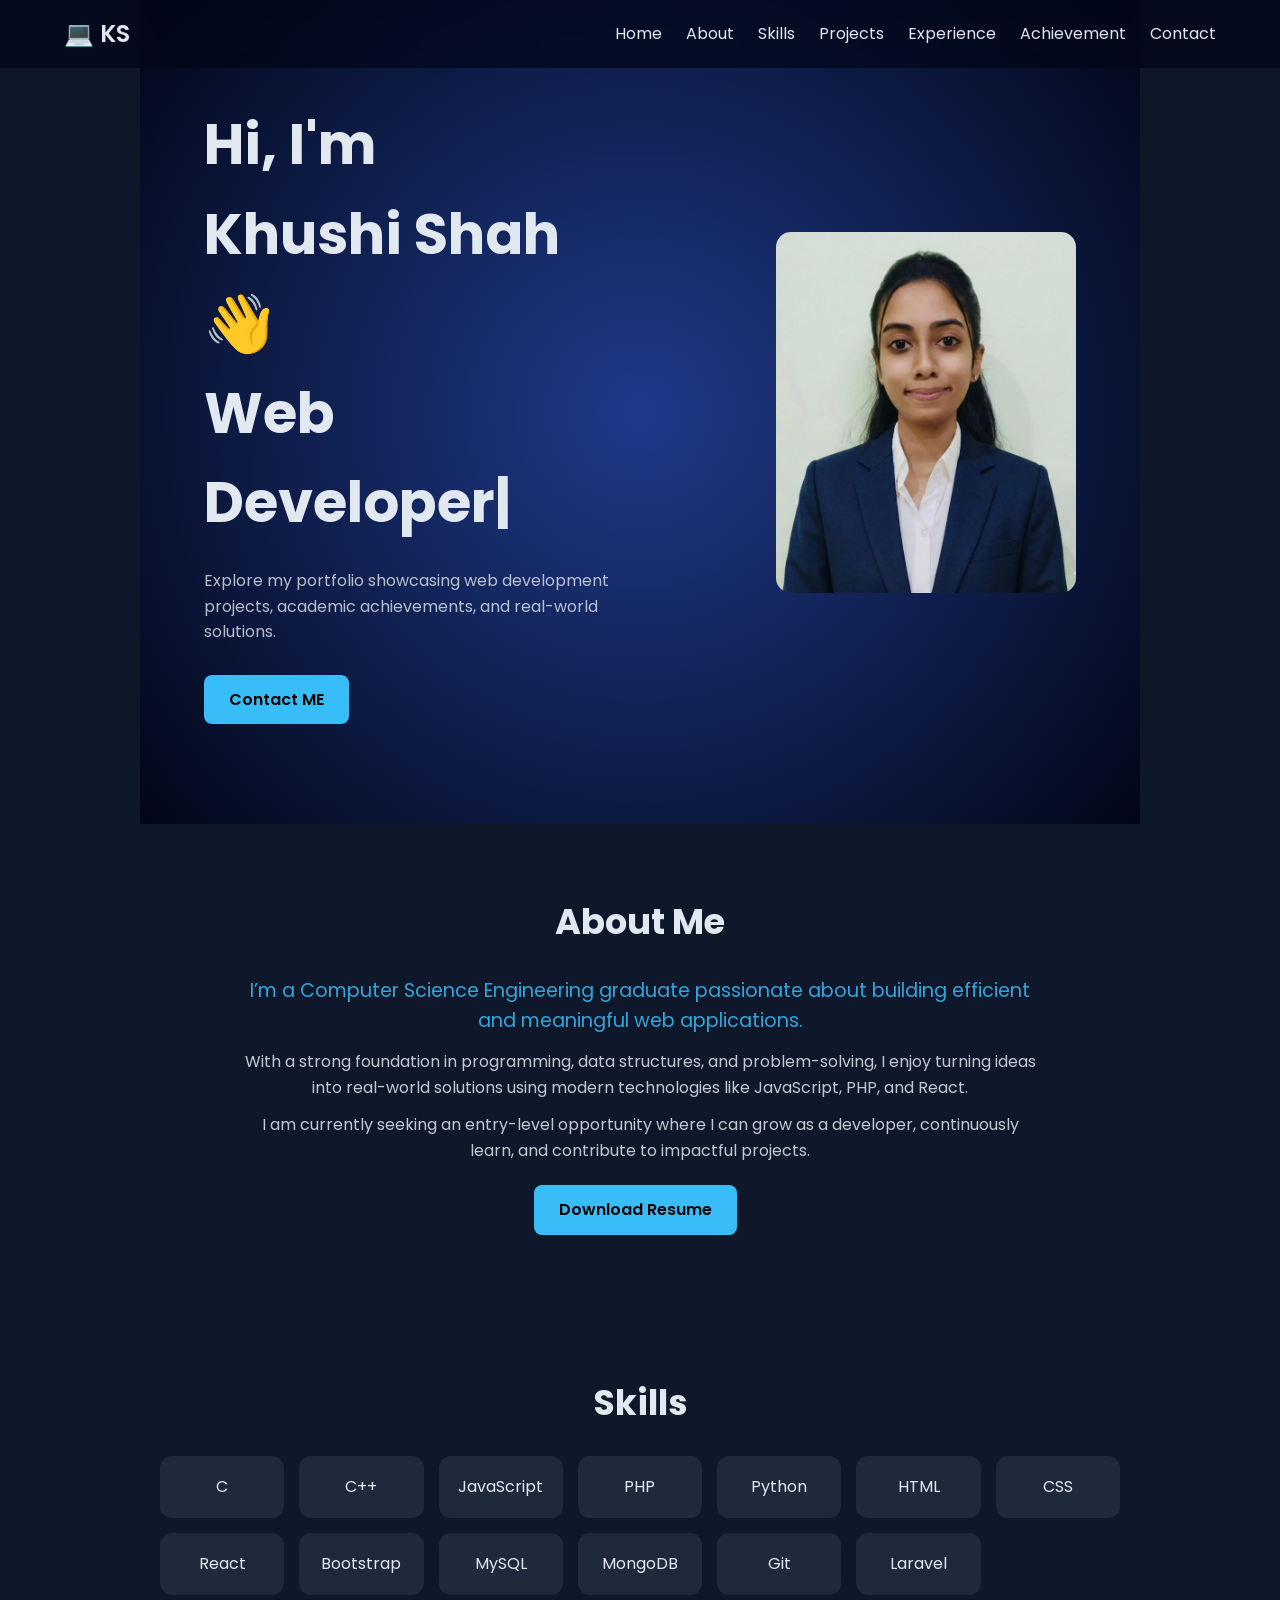
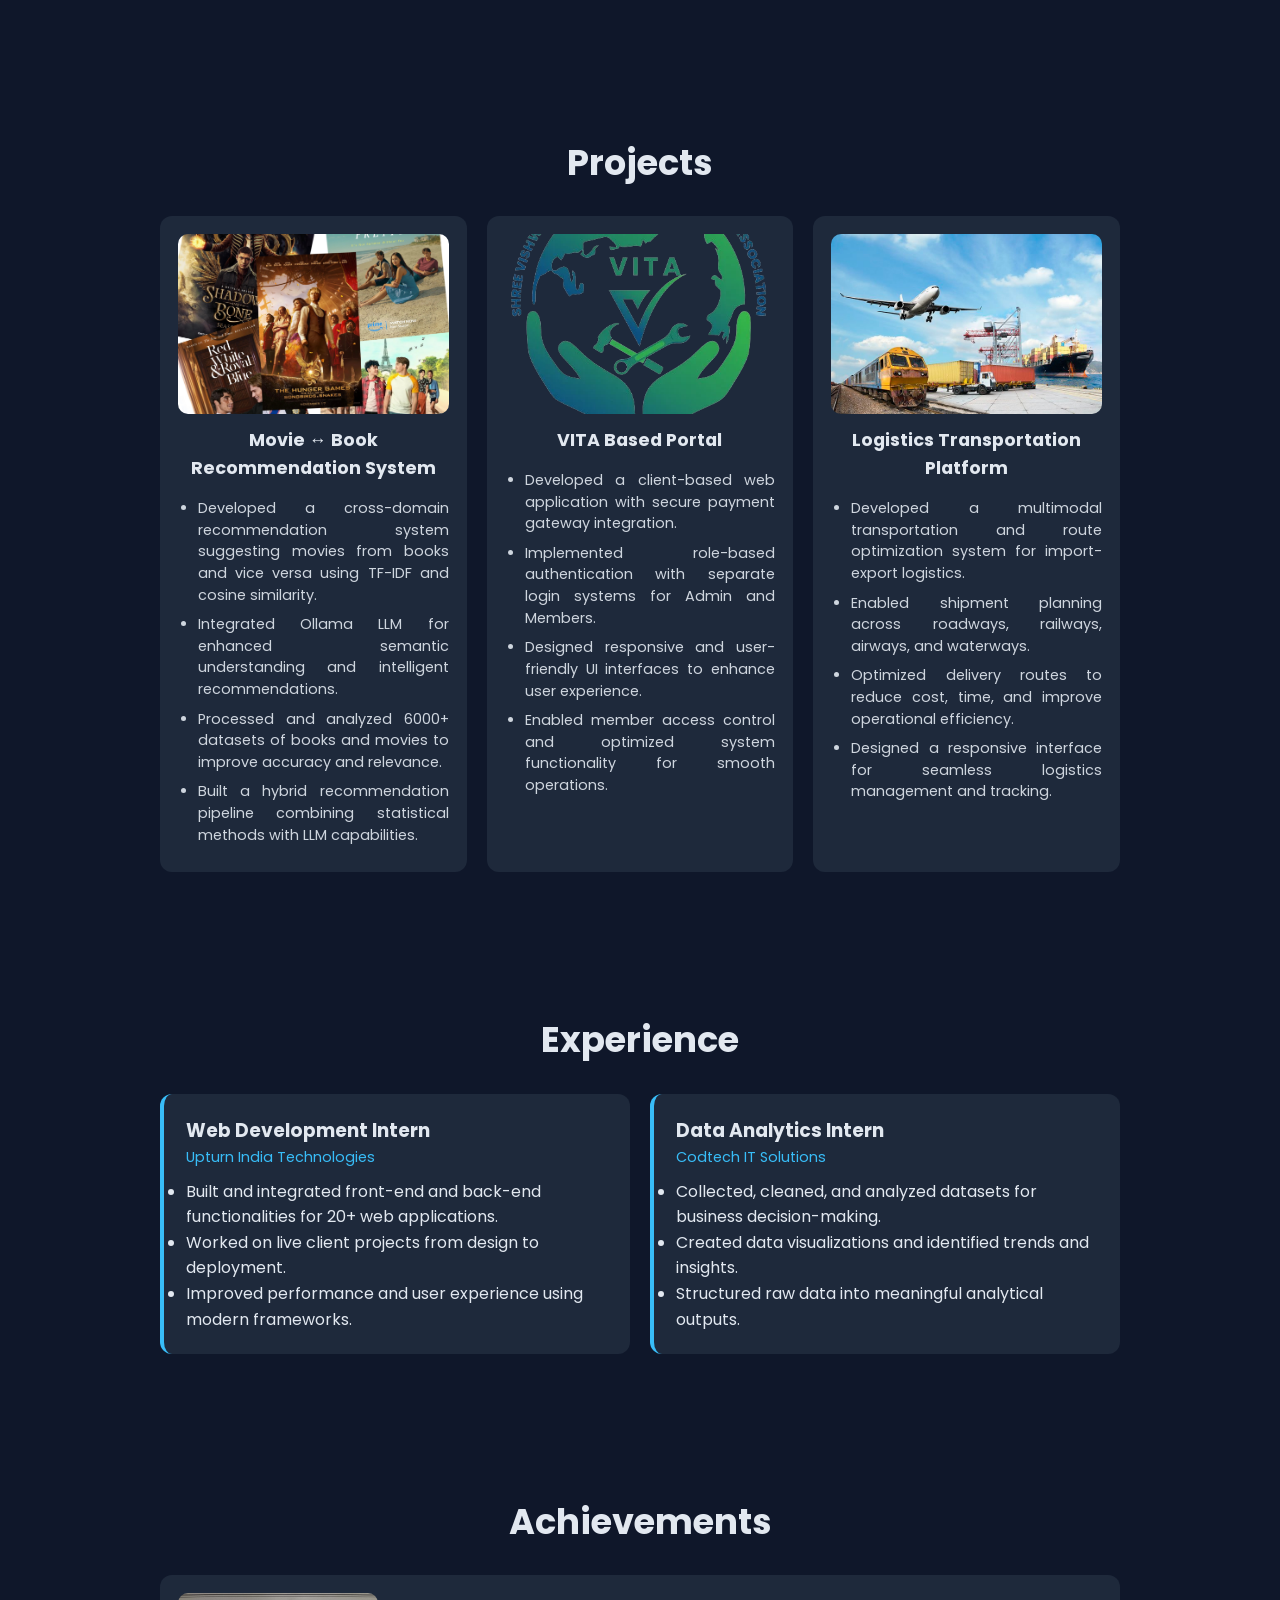
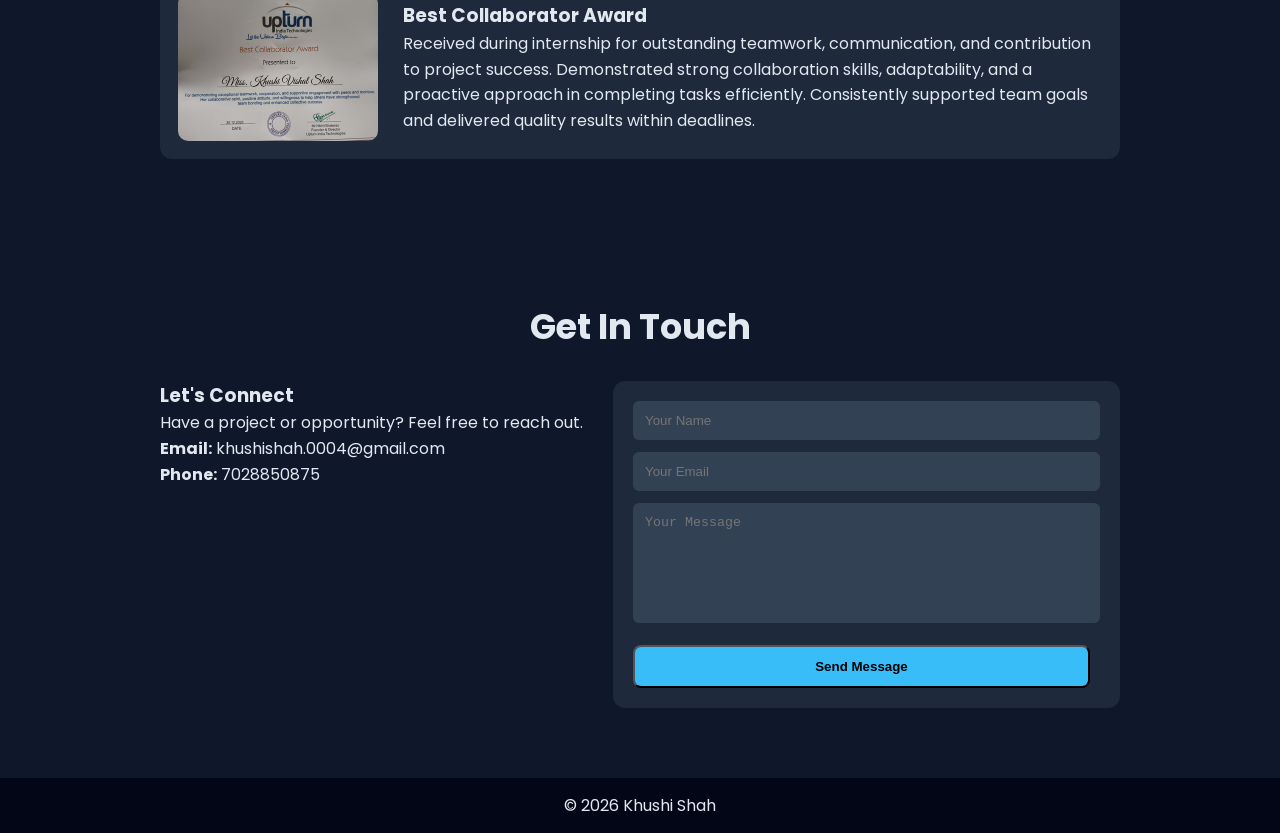
==== commit 9c620555: "Fix HTML formatting and structure" ====
--- a/index.html
+++ b/index.html
@@ -23,7 +23,7 @@
         <a href="#skills">Skills</a>
         <a href="#projects">Projects</a>
         <a href="#experience">Experience</a>
-        <a href="#achievements">Achievements</a>
+        <a href="#achievement">Achievement</a>
         <a href="#contact">Contact</a>
     </nav>
 </header>
@@ -230,28 +230,6 @@
 <script src="https://unpkg.com/aos@2.3.4/dist/aos.js"></script>
 <script src="script.js"></script>
 
-<script src="https://cdn.emailjs.com/dist/email.min.js"></script>
-
-<script>
-emailjs.init("BtSxxFfvdmsv-gyvV");
-
-document.querySelector(".contact-form").addEventListener("submit", function(e){
-    e.preventDefault();
-
-    emailjs.sendForm(
-        "service_wz299m6",
-        "template_xuvf8yi",
-        this
-    )
-    .then(function(response){
-        console.log("SUCCESS", response);
-        alert("Message sent successfully!");
-    })
-    .catch(function(error){
-        console.log("FAILED", error);
-        alert("Failed to send message: " + JSON.stringify(error));
-    });
-});
-</script>
+
 </body>
 </html>
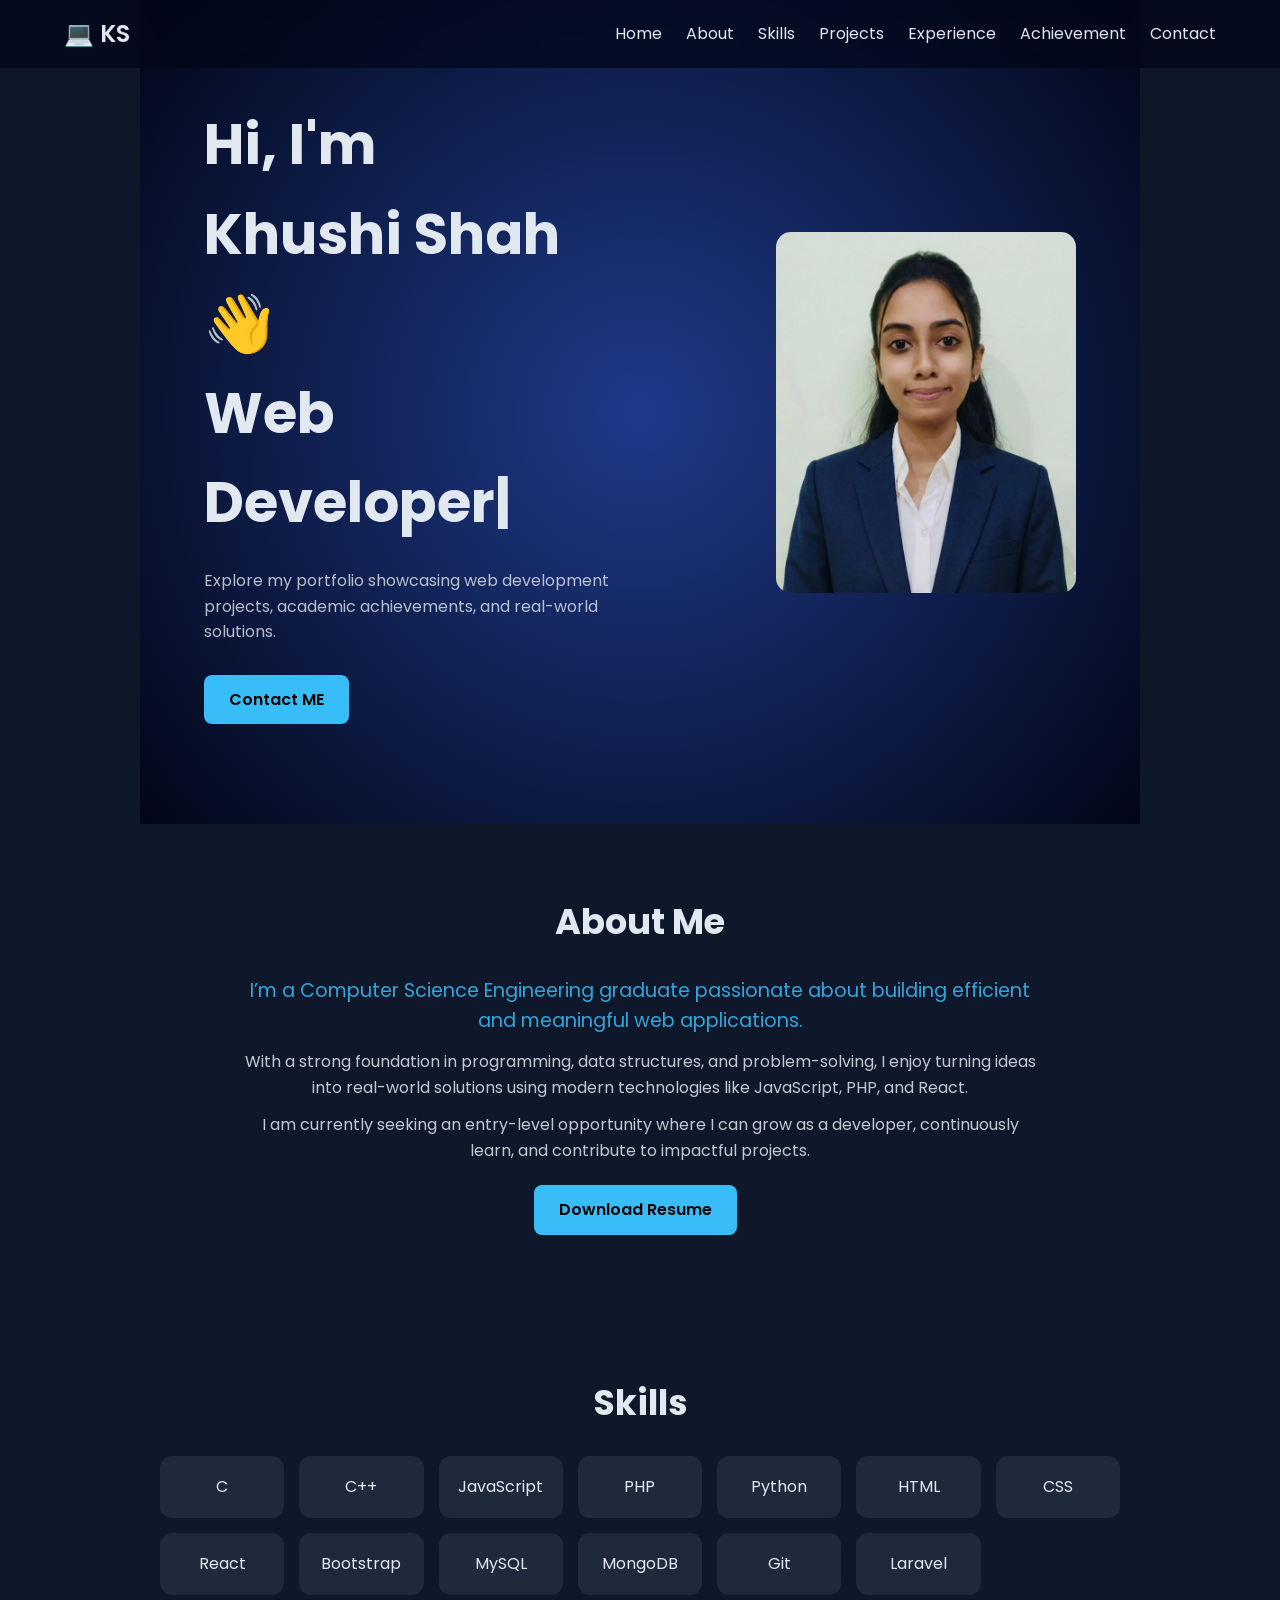
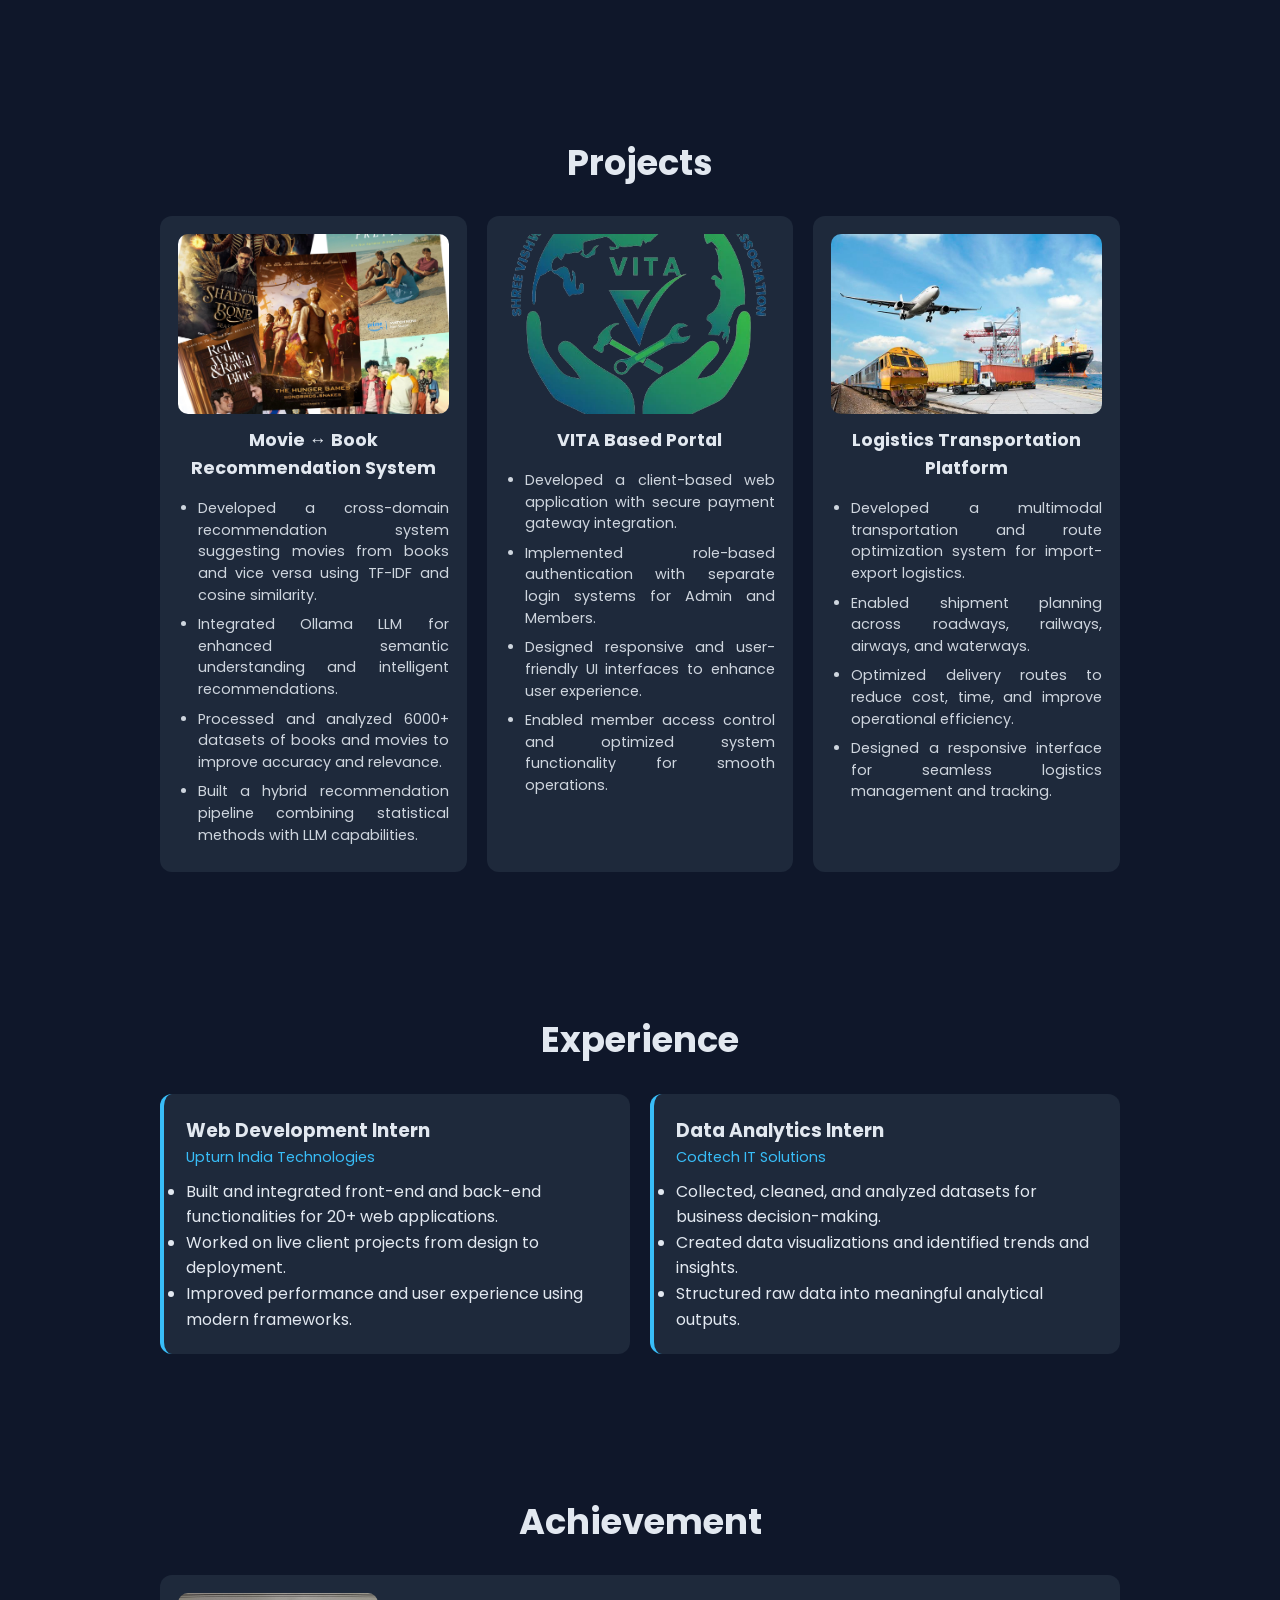
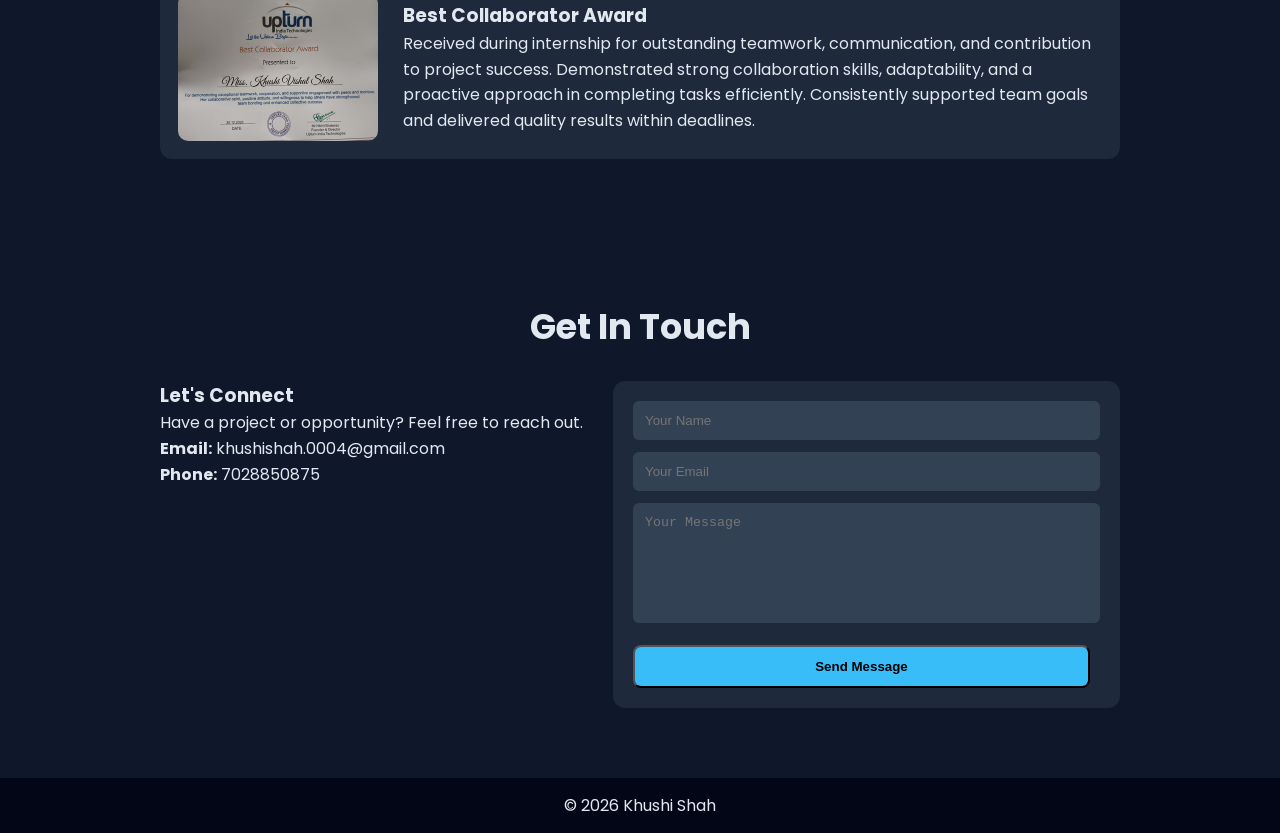
==== commit 91b882a1: "Fix HTML formatting issues and restore content" ====
--- a/index.html
+++ b/index.html
@@ -178,8 +178,8 @@
 </div>
 </section>
 
-    <section id="achievements" class="achievements-section">
-<h2>Achievements</h2>
+    <section id="achievement" class="achievements-section">
+<h2>Achievement</h2>
 
 <div class="achievements-container">
 
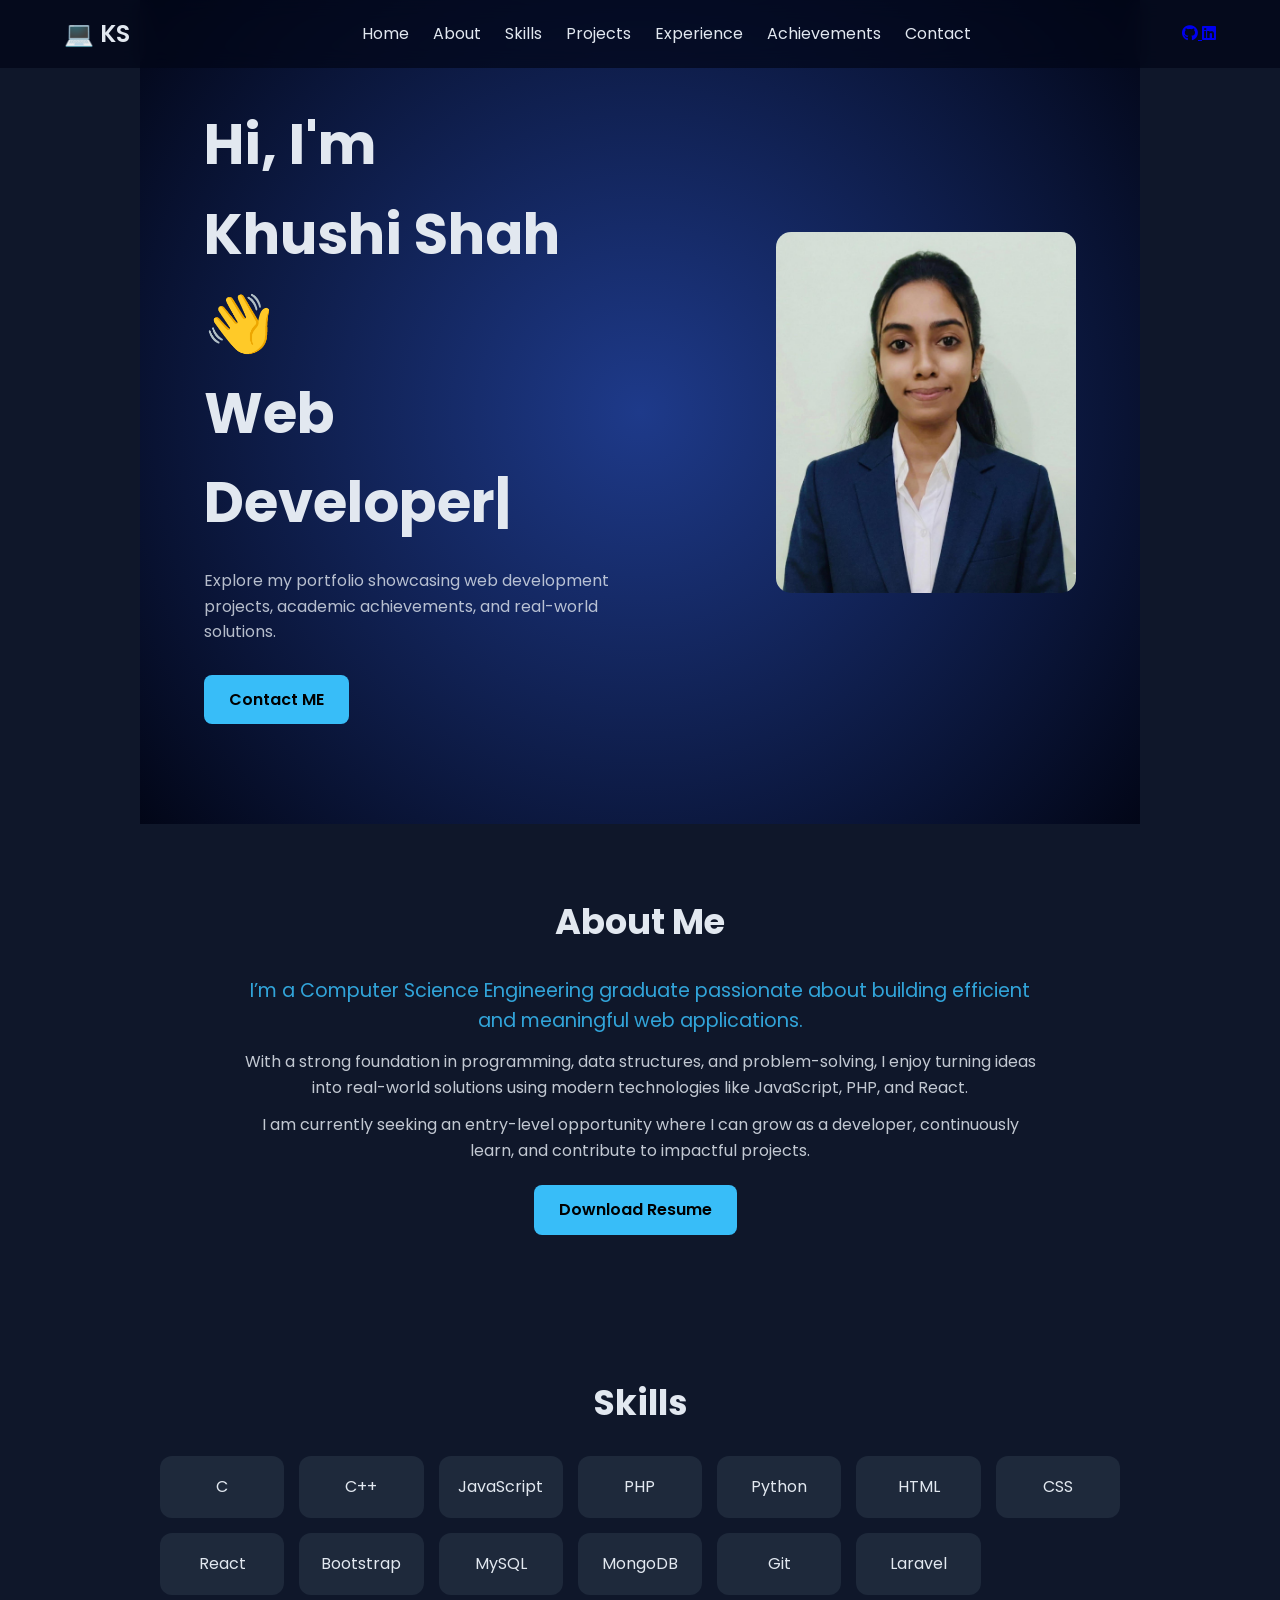
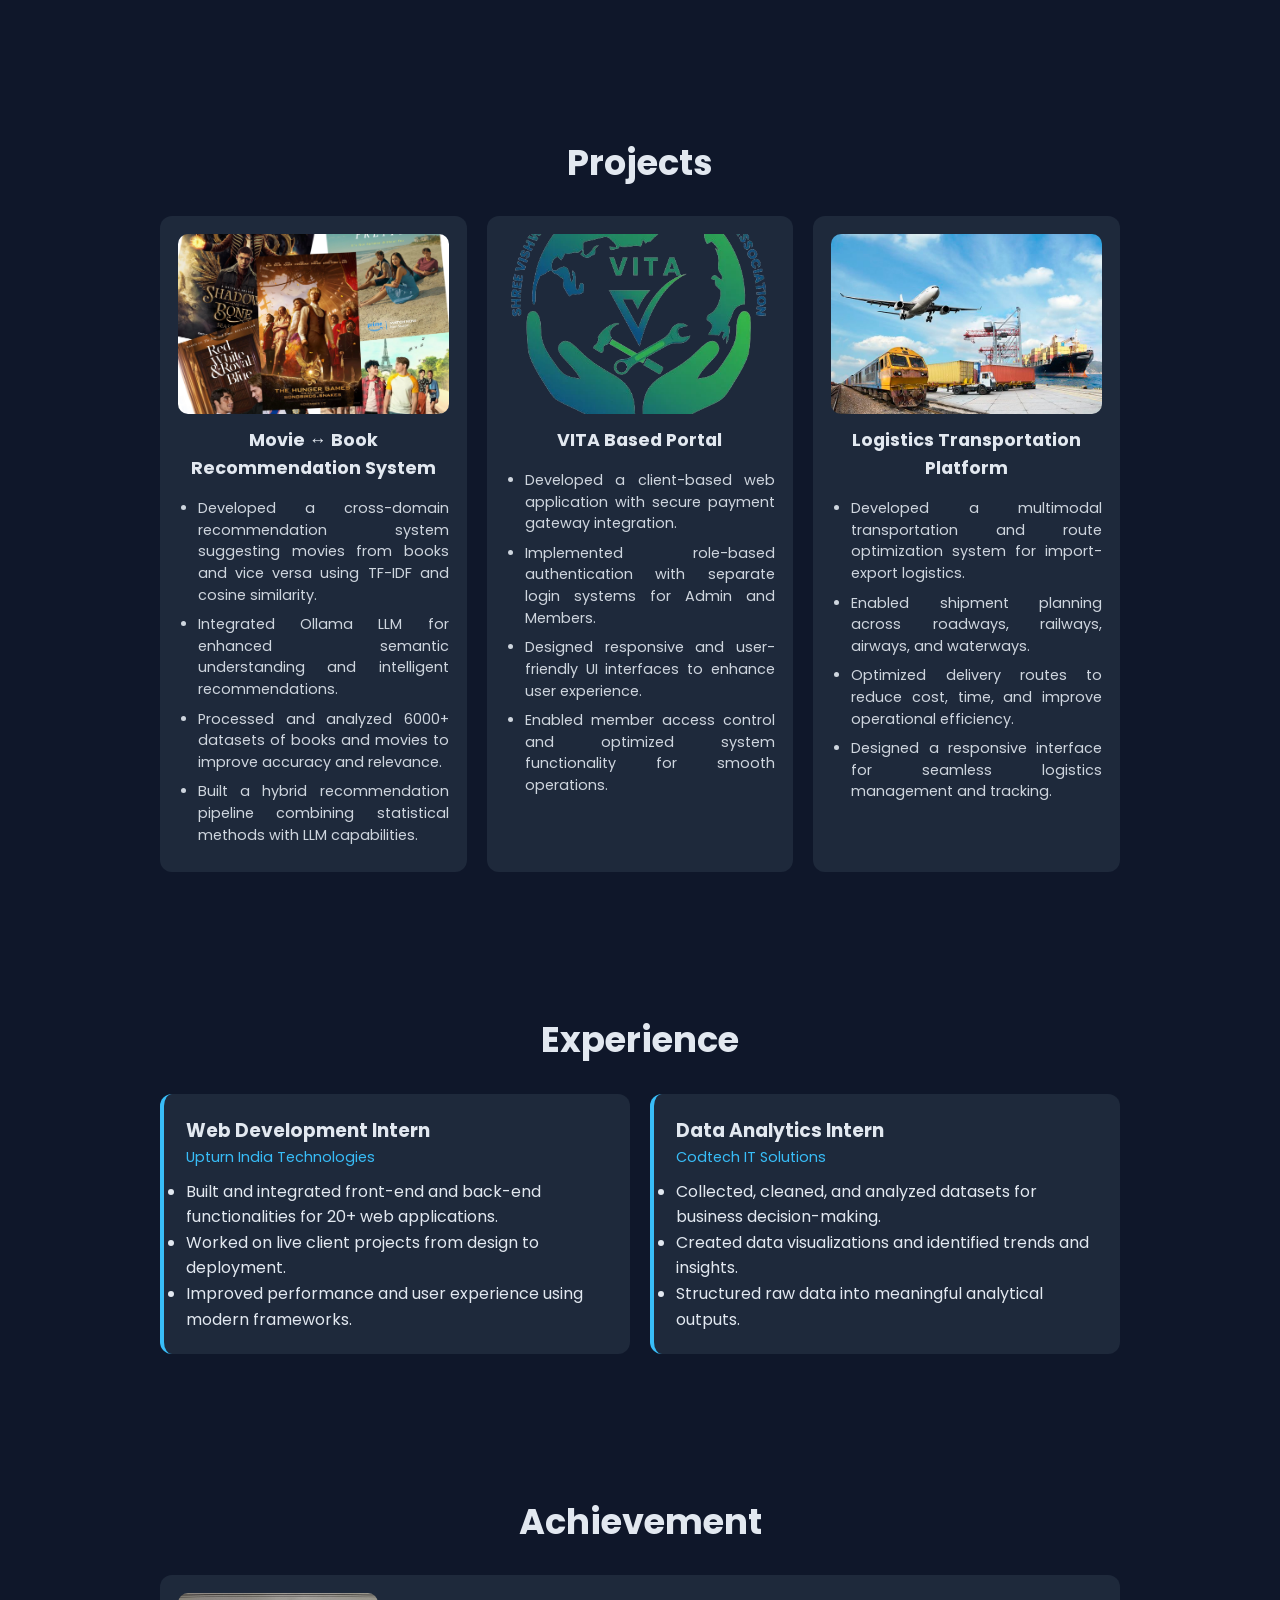
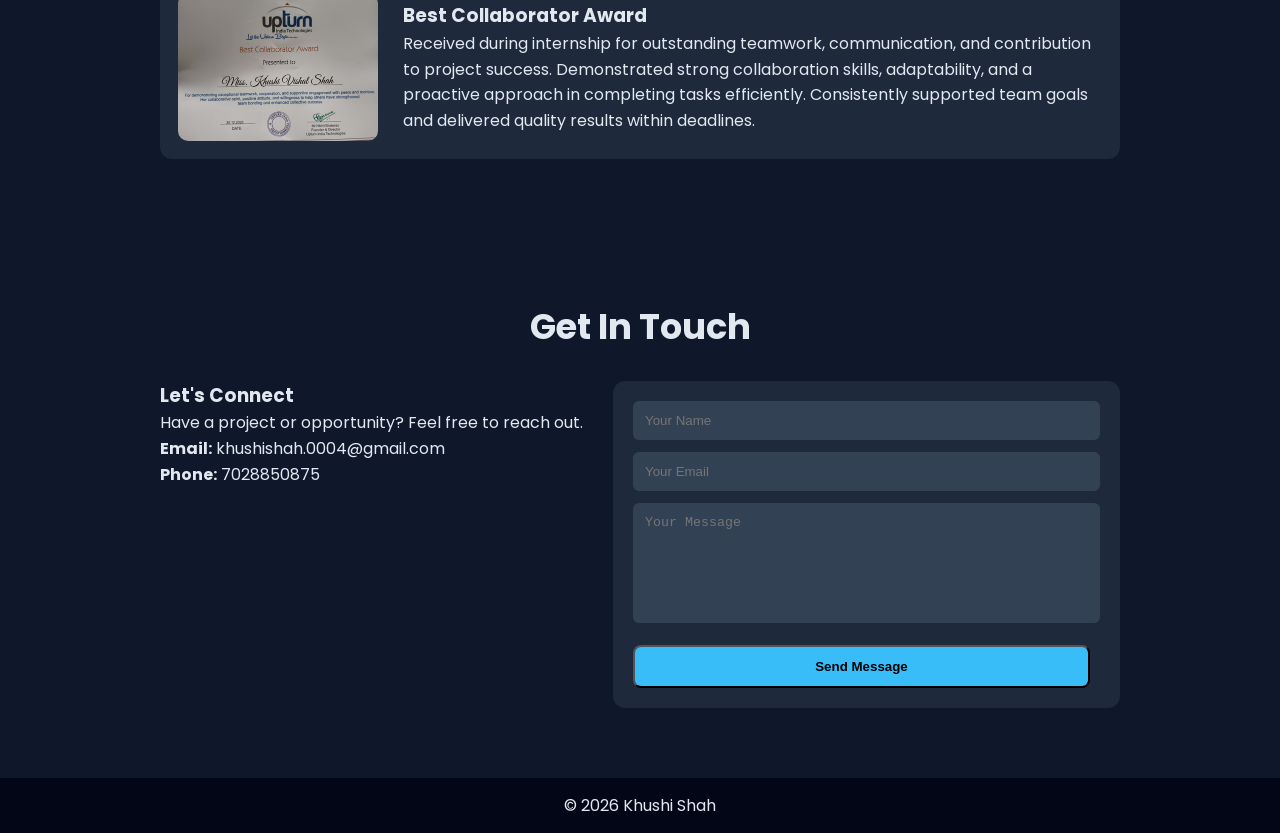
==== commit 2b673838: "Refactor index.html structure and update content" ====
--- a/index.html
+++ b/index.html
@@ -16,16 +16,29 @@
 
 <!-- NAVBAR -->
 <header class="navbar">
+        <link rel="stylesheet" href="https://cdnjs.cloudflare.com/ajax/libs/font-awesome/6.5.0/css/all.min.css">
     <div class="logo">💻 KS</div>
+
     <nav>
         <a href="#hero">Home</a>
         <a href="#about">About</a>
         <a href="#skills">Skills</a>
         <a href="#projects">Projects</a>
         <a href="#experience">Experience</a>
-        <a href="#achievement">Achievement</a>
+        <a href="#achievements">Achievements</a>
         <a href="#contact">Contact</a>
     </nav>
+
+    <!-- SOCIAL ICONS -->
+    <div class="social-icons">
+        <a href="https://github.com/khushi010711" target="_blank">
+            <i class="fab fa-github"></i>
+        </a>
+
+        <a href="https://www.linkedin.com/in/khushi-shah-011107k/" target="_blank">
+            <i class="fab fa-linkedin"></i>
+        </a>
+    </div>
 </header>
 
 <!-- HERO -->
@@ -178,7 +191,7 @@
 </div>
 </section>
 
-    <section id="achievement" class="achievements-section">
+    <section id="achievements" class="achievements-section">
 <h2>Achievement</h2>
 
 <div class="achievements-container">
